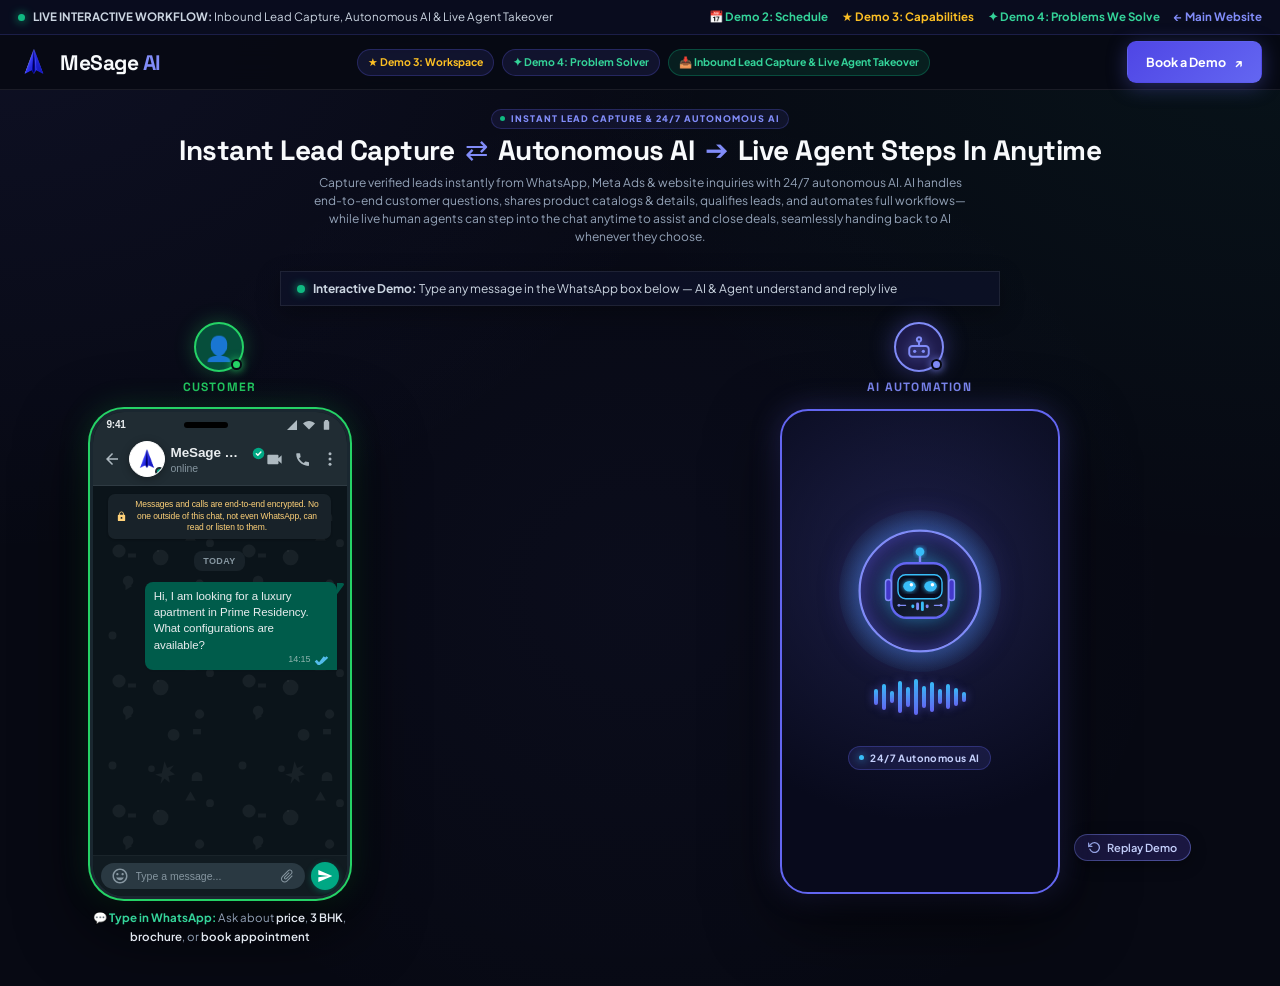
==== demo1.html @ f92be141 "Implement full-span paper plane signals and 2-step human agent flow (price & payment plans) followed" ====
<!doctype html>
<html lang="en">
<head>
  <meta charset="utf-8">
  <meta name="viewport" content="width=device-width, initial-scale=1">
  <meta name="theme-color" content="#070913">
  <meta name="description" content="MeSage AI — Real-time WhatsApp Automation: Autonomous AI Bot & Seamless Live Agent Transfer Anytime.">
  <title>Live Demo — MeSage AI WhatsApp Bot &amp; Live Agent Transfer</title>
  <link rel="preconnect" href="https://fonts.googleapis.com">
  <link rel="preconnect" href="https://fonts.gstatic.com" crossorigin>
  <link href="https://fonts.googleapis.com/css2?family=Plus+Jakarta+Sans:wght@400;500;600;700;800&family=Space+Grotesk:wght@600;700;800&display=swap" rel="stylesheet">
  <link rel="stylesheet" href="demo1.css?v=20261025_02">
</head>
<body>

  <!-- Top Announcement Bar -->
  <aside class="demo-topbar">
    <div class="container topbar-content">
      <div class="topbar-left">
        <span class="live-beacon"></span>
        <span><strong>LIVE INTERACTIVE WORKFLOW:</strong> Inbound Lead Capture, Autonomous AI &amp; Live Agent Takeover</span>
      </div>
      <div class="topbar-right">
        <a href="demo2.html" class="topbar-link">📅 Demo 2: Schedule</a>
        <a href="demo3.html" class="topbar-link" style="color:#fbbf24">★ Demo 3: Capabilities</a>
        <a href="demo4.html" class="topbar-link" style="color:#34d399">✦ Demo 4: Problems We Solve</a>
        <a href="index.html" class="back-link">← Main Website</a>
      </div>
    </div>
  </aside>

  <!-- Navbar -->
  <header class="demo-header">
    <div class="container header-inner">
      <a href="index.html" class="brand">
        <img src="assets/logoimg.png" alt="MeSage AI" class="brand-logo" onerror="this.style.display='none'">
        <span>MeSage<span class="brand-ai"> AI</span></span>
      </a>
      <div class="header-badges">
        <a href="demo3.html" class="hbadge" style="color:#fbbf24;text-decoration:none">★ Demo 3: Workspace</a>
        <a href="demo4.html" class="hbadge" style="color:#34d399;text-decoration:none">✦ Demo 4: Problem Solver</a>
        <span class="hbadge green">📥 Inbound Lead Capture &amp; Live Agent Takeover</span>
      </div>
      <a href="demo2.html" class="btn btn-primary">Book a Demo <span>↗</span></a>
    </div>
  </header>

  <main class="demo-main">

    <!-- Hero Title -->
    <section class="demo-intro container">
      <div class="intro-eyebrow">
        <span class="eyebrow-dot"></span>
        <span>INSTANT LEAD CAPTURE &amp; 24/7 AUTONOMOUS AI</span>
      </div>
      <h1>Instant Lead Capture <span class="flow-arrow-text">⇄</span> Autonomous AI <span class="flow-arrow-text">➔</span> Live Agent Steps In Anytime</h1>
      <p class="intro-sub">
        Capture verified leads instantly from WhatsApp, Meta Ads &amp; website inquiries with 24/7 autonomous AI. AI handles end-to-end customer questions, shares product catalogs &amp; details, qualifies leads, and automates full workflows—while live human agents can step into the chat anytime to assist and close deals, seamlessly handing back to AI whenever they choose.
      </p>
    </section>

    <!-- ===== DYNAMIC WORKFLOW STAGE ===== -->
    <section class="stage-section container">
      <!-- Stage Interactive Controls Bar -->
      <div class="stage-controls-bar">
        <div class="stage-status-indicator">
          <span class="live-dot-pulse"></span>
          <span><strong>Interactive Demo:</strong> Type any message in the WhatsApp box below — AI &amp; Agent understand and reply live</span>
        </div>
      </div>

      <div class="stage-dynamic-container" id="stageDynamicContainer">

        <!-- Full-Span Paper Plane Flight Overlay -->
        <div class="flight-transit-overlay" id="flightTransitOverlay" aria-hidden="true">
          <!-- 1. Green Paper Plane: Customer (WhatsApp) -> AI / Human Agent -->
          <div class="paper-plane plane-green" id="planeGreen">
            <div class="plane-contrail"></div>
            <svg viewBox="0 0 40 24" class="paper-plane-svg">
              <polygon points="38,12 2,2 14,12" class="wing-top" />
              <polygon points="38,12 14,12 2,22" class="wing-bottom" />
              <polygon points="14,12 38,12 24,18" class="wing-keel" />
              <line x1="2" y1="2" x2="38" y2="12" stroke="rgba(255,255,255,0.5)" stroke-width="0.8" />
            </svg>
          </div>
          <!-- 2. Indigo Paper Plane: AI -> Customer (WhatsApp) -->
          <div class="paper-plane plane-indigo" id="planeIndigo">
            <div class="plane-contrail"></div>
            <svg viewBox="0 0 40 24" class="paper-plane-svg">
              <polygon points="38,12 2,2 14,12" class="wing-top" />
              <polygon points="38,12 14,12 2,22" class="wing-bottom" />
              <polygon points="14,12 38,12 24,18" class="wing-keel" />
              <line x1="2" y1="2" x2="38" y2="12" stroke="rgba(255,255,255,0.5)" stroke-width="0.8" />
            </svg>
          </div>
          <!-- 3. White Paper Plane: Live Agent -> Customer (WhatsApp) -->
          <div class="paper-plane plane-white" id="planeWhite">
            <div class="plane-contrail"></div>
            <svg viewBox="0 0 40 24" class="paper-plane-svg">
              <polygon points="38,12 2,2 14,12" class="wing-top" />
              <polygon points="38,12 14,12 2,22" class="wing-bottom" />
              <polygon points="14,12 38,12 24,18" class="wing-keel" />
              <line x1="2" y1="2" x2="38" y2="12" stroke="rgba(0,0,0,0.15)" stroke-width="0.8" />
            </svg>
          </div>
        </div>

        <!-- 1. LEFT: Customer WhatsApp Phone -->
        <div class="col-stage col-phone" id="colPhone">
          <div class="panel-top-header customer-hdr">
            <div class="avatar-face-ring customer-ring">
              <img src="https://images.unsplash.com/photo-1535713875002-d1d0cf377fde?auto=format&fit=crop&w=120&h=120&q=80" alt="Customer" class="real-face-img" onerror="this.style.display='none'">
              <span class="face-fallback">👤</span>
              <span class="live-status-dot green-dot"></span>
            </div>
            <span class="panel-title-text">CUSTOMER</span>
          </div>
          
          <div class="phone-frame" id="phoneFrame">
            <!-- Top Smartphone Status Bar (Time, WiFi, Battery) -->
            <div class="phone-status-bar">
              <span class="status-bar-time">9:41</span>
              <div class="phone-notch-pill"></div>
              <div class="status-bar-icons">
                <!-- Cell Signal SVG -->
                <svg viewBox="0 0 24 24" width="12" height="12" fill="#aebac1"><path d="M2 22h20V2z"/></svg>
                <!-- Wi-Fi SVG -->
                <svg viewBox="0 0 24 24" width="12" height="12" fill="#aebac1"><path d="M12 4C7.31 4 3.07 5.9 0 8.98L12 21 24 8.98C20.93 5.9 16.69 4 12 4z"/></svg>
                <!-- Battery SVG -->
                <svg viewBox="0 0 24 24" width="13" height="13" fill="#aebac1"><path d="M17 5v14c0 .55-.45 1-1 1H8c-.55 0-1-.45-1-1V5c0-.55.45-1 1-1h1V2h6v2h1c.55 0 1 .45 1 1z"/></svg>
              </div>
            </div>

            <!-- WhatsApp Header (Authentic Dark Mode #1f2c34 with SVG Icons) -->
            <div class="wa-header">
              <div class="wa-header-left">
                <!-- Back Arrow SVG -->
                <div class="wa-back-btn" title="Back">
                  <svg viewBox="0 0 24 24" width="18" height="18" fill="#aebac1"><path d="M20 11H7.83l5.59-5.59L12 4l-8 8 8 8 1.41-1.41L7.83 13H20v-2z"/></svg>
                </div>
                <div class="wa-avatar-box">
                  <img src="assets/plane-logo.png" alt="MeSage Concierge" class="wa-avatar-pic">
                  <span class="online-dot"></span>
                </div>
                <div class="wa-header-meta">
                  <div class="wa-name-row">
                    <strong>MeSage Concierge</strong>
                    <!-- WhatsApp Official Verified Green Badge SVG -->
                    <svg viewBox="0 0 18 18" width="13" height="13" class="wa-verified-svg" title="Verified Business"><circle cx="9" cy="9" r="8" fill="#00a884"/><path d="M6 9.2l2.1 2.1 4.2-4.5" fill="none" stroke="#fff" stroke-width="2" stroke-linecap="round" stroke-linejoin="round"/></svg>
                  </div>
                  <small id="waStatusText">online</small>
                </div>
              </div>
              <div class="wa-header-icons">
                <!-- Video Call SVG -->
                <button type="button" class="wa-icon-btn" title="Video Call">
                  <svg viewBox="0 0 24 24" width="19" height="19" fill="#aebac1"><path d="M17 10.5V7c0-.55-.45-1-1-1H4c-.55 0-1 .45-1 1v10c0 .55.45 1 1 1h12c.55 0 1-.45 1-1v-3.5l4 4v-11l-4 4z"/></svg>
                </button>
                <!-- Voice Call SVG -->
                <button type="button" class="wa-icon-btn" title="Voice Call">
                  <svg viewBox="0 0 24 24" width="17" height="17" fill="#aebac1"><path d="M20.01 15.38c-1.23 0-2.42-.2-3.53-.56a.977.977 0 0 0-1.01.24l-1.57 1.97c-2.83-1.35-5.43-3.9-6.8-6.8l1.97-1.57c.28-.28.37-.69.25-1.02A11.36 11.36 0 0 1 8.76 4c0-.55-.45-1-1-1H4.16c-.55 0-1 .45-1 1 0 9.39 7.61 17 17 17 .55 0 1-.45 1-1v-3.62c0-.55-.45-1-.99-1z"/></svg>
                </button>
                <!-- Kebab Menu SVG -->
                <button type="button" class="wa-icon-btn" title="More Options">
                  <svg viewBox="0 0 24 24" width="18" height="18" fill="#aebac1"><circle cx="12" cy="5" r="2"/><circle cx="12" cy="12" r="2"/><circle cx="12" cy="19" r="2"/></svg>
                </button>
              </div>
            </div>

            <!-- Chat Canvas (WhatsApp Authentic Doodle Wallpaper, Zero Scrollbar) -->
            <div class="wa-chat-canvas" id="waChatCanvas">
              <!-- Encryption Shield Notice with Lock SVG -->
              <div class="wa-security-note">
                <svg viewBox="0 0 24 24" width="11" height="11" fill="#ffd279" class="wa-lock-svg"><path d="M18 8h-1V6c0-2.76-2.24-5-5-5S7 3.24 7 6v2H6c-1.1 0-2 .9-2 2v10c0 1.1.9 2 2 2h12c1.1 0 2-.9 2-2V10c0-1.1-.9-2-2-2zm-6 9c-1.1 0-2-.9-2-2s.9-2 2-2 2 .9 2 2-.9 2-2 2zm3.1-9H8.9V6c0-1.71 1.39-3.1 3.1-3.1 1.71 0 3.1 1.39 3.1 3.1v2z"/></svg>
                Messages and calls are end-to-end encrypted. No one outside of this chat, not even WhatsApp, can read or listen to them.
              </div>

              <!-- Today Pill -->
              <div class="wa-date-pill">TODAY</div>

              <!-- Message Stream -->
              <div id="waChatStream"></div>

              <!-- Typing Indicator -->
              <div class="wa-typing-box" id="waTypingBox" style="display:none">
                <div class="typing-bubble">
                  <span id="typingSender">MeSage AI</span> is typing
                  <i></i><i></i><i></i>
                </div>
              </div>
            </div>

            <!-- Real Interactive WhatsApp Input Bar (Type Anything, Press Enter / Send) -->
            <form id="waChatForm" class="wa-footer-bar" onsubmit="event.preventDefault(); window.handleUserSubmit();">
              <div class="wa-input-pill-wrap">
                <!-- Emoji Smiley SVG -->
                <button type="button" class="wa-input-icon-btn" title="Emoji">
                  <svg viewBox="0 0 24 24" width="18" height="18" fill="#8696a0"><path d="M12 2C6.47 2 2 6.48 2 12s4.47 10 10 10 10-4.48 10-10S17.53 2 12 2zm0 18c-4.41 0-8-3.59-8-8s3.59-8 8-8 8 3.59 8 8-3.59 8-8 8zm-3.5-9c.83 0 1.5-.67 1.5-1.5S9.33 8 8.5 8 7 8.67 7 9.5 7.67 11 8.5 11zm7 0c.83 0 1.5-.67 1.5-1.5S16.33 8 15.5 8 14 8.67 14 9.5s.67 1.5 1.5 1.5zm-3.5 6.5c2.33 0 4.31-1.46 5.11-3.5H6.89c.8 2.04 2.78 3.5 5.11 3.5z"/></svg>
                </button>
                <input type="text" id="waUserInput" class="wa-real-input" placeholder="Type a message..." autocomplete="off">
                <!-- Paperclip Attachment SVG -->
                <button type="button" class="wa-input-icon-btn wa-clip-btn" title="Attach">
                  <svg viewBox="0 0 24 24" width="16" height="16" fill="#8696a0"><path d="M16.5 6v11.5c0 2.21-1.79 4-4 4s-4-1.79-4-4V5c0-1.38 1.12-2.5 2.5-2.5s2.5 1.12 2.5 2.5v10.5c0 .55-.45 1-1 1s-1-.45-1-1V6H10v9.5c0 1.38 1.12 2.5 2.5 2.5s2.5-1.12 2.5-2.5V5c0-2.21-1.79-4-4-4S7 2.79 7 5v12.5c0 3.04 2.46 5.5 5.5 5.5s5.5-2.46 5.5-5.5V6h-1.5z"/></svg>
                </button>
              </div>
              <!-- Send Button -->
              <button type="submit" class="wa-send-btn" id="waSendBtn" title="Send message">
                <svg viewBox="0 0 24 24" width="16" height="16" fill="#ffffff" id="waSendSvg"><path d="M2.01 21L23 12 2.01 3 2 10l15 2-15 2z"/></svg>
              </button>
            </form>
          </div>
          <!-- Type hint under phone -->
          <div class="phone-type-hint">
            💬 <span>Type in WhatsApp:</span> Ask about <em>price</em>, <em>3 BHK</em>, <em>brochure</em>, or <em>book appointment</em>
          </div>
        </div>

        <!-- CONNECTOR 1: Distance spacing between Customer and Agent -->
        <div class="col-stage col-connector-1" id="colConn1"></div>

        <!-- 2. IN-BETWEEN: Human Agent Space (Distance Kept Blank Until Agent Enters!) -->
        <div class="col-stage col-agent-inbetween" id="colAgentInbetween">
          <div class="panel-top-header agent-hdr" id="agentTopHeader">
            <div class="avatar-face-ring agent-ring">
              <img src="https://images.unsplash.com/photo-1573496359142-b8d87734a5a2?auto=format&fit=crop&w=120&h=120&q=80" alt="Live Agent" class="real-face-img" onerror="this.style.display='none'">
              <span class="face-fallback">🧑‍💼</span>
              <span class="live-status-dot pink-dot"></span>
            </div>
            <span class="panel-title-text" id="agentPanelTitle">LIVE AGENT</span>
          </div>

          <div class="agent-inbox-card" id="agentInboxCard">
            <!-- 1. Top Bar: Prospect Profile & CRM Utilities -->
            <div class="crm-top-bar">
              <div class="crm-user-profile">
                <div class="crm-avatar-circle" id="crmUserAvatar">
                  <span>A</span>
                </div>
                <div class="crm-user-meta">
                  <div class="crm-name-row">
                    <strong id="crmUserName">Alex Turner</strong>
                    <span class="crm-active-badge">active</span>
                    <span class="crm-lead-badge" style="display:inline-flex;align-items:center;gap:3px;font-size:9.5px;font-weight:700;padding:1px 6px;border-radius:4px;background:rgba(16,185,129,0.18);color:#34d399;border:1px solid rgba(16,185,129,0.3);margin-left:6px">⚡ Lead Captured</span>
                  </div>
                  <small class="crm-phone-text" id="crmUserPhone">+91 91789 051XX</small>
                </div>
              </div>
              <div class="crm-top-icons">
                <button type="button" class="crm-icon-btn" title="Download">
                  <svg viewBox="0 0 24 24" width="12" height="12" fill="none" stroke="currentColor" stroke-width="2"><path d="M21 15v4a2 2 0 0 1-2 2H5a2 2 0 0 1-2-2v-4"/><polyline points="7 10 12 15 17 10"/><line x1="12" y1="15" x2="12" y2="3"/></svg>
                </button>
                <button type="button" class="crm-icon-btn" title="Theme">
                  <svg viewBox="0 0 24 24" width="12" height="12" fill="none" stroke="currentColor" stroke-width="2"><circle cx="12" cy="12" r="5"/><line x1="12" y1="1" x2="12" y2="3"/><line x1="12" y1="21" x2="12" y2="23"/><line x1="4.22" y1="4.22" x2="5.64" y2="5.64"/><line x1="18.36" y1="18.36" x2="19.78" y2="19.78"/><line x1="1" y1="12" x2="3" y2="12"/><line x1="21" y1="12" x2="23" y2="12"/><line x1="4.22" y1="19.78" x2="5.64" y2="18.36"/><line x1="18.36" y1="5.64" x2="19.78" y2="4.22"/></svg>
                </button>
                <button type="button" class="crm-icon-btn" title="Language">
                  <svg viewBox="0 0 24 24" width="12" height="12" fill="none" stroke="currentColor" stroke-width="2"><circle cx="12" cy="12" r="10"/><line x1="2" y1="12" x2="22" y2="12"/><path d="M12 2a15.3 15.3 0 0 1 4 10 15.3 15.3 0 0 1-4 10 15.3 15.3 0 0 1-4-10 15.3 15.3 0 0 1 4-10z"/></svg>
                </button>
                <button type="button" class="crm-icon-btn" title="Company">
                  <svg viewBox="0 0 24 24" width="12" height="12" fill="none" stroke="currentColor" stroke-width="2"><rect x="4" y="2" width="16" height="20" rx="2" ry="2"/><line x1="9" y1="22" x2="9" y2="22.01"/><line x1="15" y1="22" x2="15" y2="22.01"/><line x1="9" y1="6" x2="9" y2="6.01"/><line x1="15" y1="6" x2="15" y2="6.01"/></svg>
                </button>
                <button type="button" class="crm-icon-btn" title="Notifications">
                  <svg viewBox="0 0 24 24" width="12" height="12" fill="none" stroke="currentColor" stroke-width="2"><path d="M18 8A6 6 0 0 0 6 8c0 7-3 9-3 9h18s-3-2-3-9"/><path d="M13.73 21a2 2 0 0 1-3.46 0"/></svg>
                </button>
                <div class="crm-agent-badge-circle" title="Sarah Mitchell (Sales Closer)">
                  <span>S</span>
                </div>
              </div>
            </div>

            <!-- 2. Row 2: Action Icons Bar -->
            <div class="crm-action-icons-bar">
              <div class="crm-action-group-left">
                <button type="button" class="crm-mini-icon-btn" title="Bot Flow">
                  <svg viewBox="0 0 24 24" width="10" height="10" fill="none" stroke="currentColor" stroke-width="2"><circle cx="18" cy="18" r="3"/><circle cx="6" cy="6" r="3"/><circle cx="6" cy="18" r="3"/><path d="M6 9v6"/><path d="M18 15v-3a3 3 0 0 0-3-3H6"/></svg>
                </button>
                <button type="button" class="crm-mini-icon-btn" title="Tags">
                  <svg viewBox="0 0 24 24" width="10" height="10" fill="none" stroke="currentColor" stroke-width="2"><path d="M20.59 13.41l-7.17 7.17a2 2 0 0 1-2.83 0L2 12V2h10l8.59 8.59a2 2 0 0 1 0 2.82z"/><line x1="7" y1="7" x2="7.01" y2="7"/></svg>
                </button>
                <button type="button" class="crm-mini-icon-btn" title="Deals / Pricing">
                  <span class="crm-currency-symbol">₹</span>
                </button>
                <button type="button" class="crm-mini-icon-btn" title="Schedule Appointment">
                  <svg viewBox="0 0 24 24" width="10" height="10" fill="none" stroke="currentColor" stroke-width="2"><rect x="3" y="4" width="18" height="18" rx="2" ry="2"/><line x1="16" y1="2" x2="16" y2="6"/><line x1="8" y1="2" x2="8" y2="6"/><line x1="3" y1="10" x2="21" y2="10"/></svg>
                </button>
                <button type="button" class="crm-mini-icon-btn" title="Customer Notes">
                  <svg viewBox="0 0 24 24" width="10" height="10" fill="none" stroke="currentColor" stroke-width="2"><path d="M14 2H6a2 2 0 0 0-2 2v16a2 2 0 0 0 2 2h12a2 2 0 0 0 2-2V8z"/><polyline points="14 2 14 8 20 8"/></svg>
                </button>
                <button type="button" class="crm-mini-icon-btn" title="Search History">
                  <svg viewBox="0 0 24 24" width="10" height="10" fill="none" stroke="currentColor" stroke-width="2"><circle cx="11" cy="11" r="8"/><line x1="21" y1="21" x2="16.65" y2="16.65"/></svg>
                </button>
                <button type="button" class="crm-mini-icon-btn" title="Export">
                  <svg viewBox="0 0 24 24" width="10" height="10" fill="none" stroke="currentColor" stroke-width="2"><path d="M21 15v4a2 2 0 0 1-2 2H5a2 2 0 0 1-2-2v-4"/><polyline points="7 10 12 15 17 10"/><line x1="12" y1="15" x2="12" y2="3"/></svg>
                </button>
              </div>
              <div class="crm-action-divider"></div>
              <div class="crm-action-group-right">
                <button type="button" class="crm-phone-call-btn active-call" title="Click to Call (VoIP)">
                  <svg viewBox="0 0 24 24" width="11" height="11" fill="currentColor"><path d="M20.01 15.38c-1.23 0-2.42-.2-3.53-.56a.977.977 0 0 0-1.01.24l-1.57 1.97c-2.83-1.35-5.43-3.9-6.8-6.8l1.97-1.57c.28-.28.37-.69.25-1.02A11.36 11.36 0 0 1 8.76 4c0-.55-.45-1-1-1H4.16c-.55 0-1 .45-1 1 0 9.39 7.61 17 17 17 .55 0 1-.45 1-1v-3.62c0-.55-.45-1-.99-1z"/></svg>
                </button>
                <button type="button" class="crm-phone-call-btn muted-call" title="Secondary Line">
                  <svg viewBox="0 0 24 24" width="11" height="11" fill="currentColor"><path d="M20.01 15.38c-1.23 0-2.42-.2-3.53-.56a.977.977 0 0 0-1.01.24l-1.57 1.97c-2.83-1.35-5.43-3.9-6.8-6.8l1.97-1.57c.28-.28.37-.69.25-1.02A11.36 11.36 0 0 1 8.76 4c0-.55-.45-1-1-1H4.16c-.55 0-1 .45-1 1 0 9.39 7.61 17 17 17 .55 0 1-.45 1-1v-3.62c0-.55-.45-1-.99-1z"/></svg>
                </button>
              </div>
            </div>

            <!-- 3. Row 3: AI Engine Toggles (Indigo Theme) -->
            <div class="crm-ai-toggles-bar">
              <div class="crm-toggle-pill off">
                <span class="pill-dot gray-dot"></span>
                <span>🤖 Chat AI</span>
                <strong>OFF</strong>
              </div>
              <div class="crm-toggle-pill on-indigo">
                <span class="pill-dot indigo-dot"></span>
                <span>🔀 Bot Flow</span>
                <strong>ON</strong>
              </div>
              <div class="crm-toggle-pill off">
                <span class="pill-dot gray-dot"></span>
                <span>📞 Call AI</span>
                <strong>OFF</strong>
              </div>
            </div>

            <!-- 4. Row 4: Action Tools & Indigo Resolve Button -->
            <div class="crm-action-tools-bar">
              <div class="crm-tools-scroll">
                <button type="button" class="crm-tool-chip">▤ Template</button>
                <button type="button" class="crm-tool-chip">💬 Preset</button>
                <button type="button" class="crm-tool-chip">👤+ Assign</button>
                <button type="button" class="crm-tool-chip">🧾 Invoice</button>
                <button type="button" class="crm-tool-chip">✨ Summary</button>
              </div>
              <button type="button" class="crm-resolve-btn" id="crmResolveBtn">Resolve</button>
            </div>

            <!-- 5. Row 5: Live Dotted Grid Chat Stream (Synced with WhatsApp!) -->
            <div class="crm-chat-canvas" id="crmChatCanvas">
              <div class="crm-chat-stream" id="crmChatStream">
                <!-- Real-time synced messages populated dynamically by demo1.js -->
              </div>
            </div>

            <!-- 6. Row 6: CRM Composer & Quick Replies -->
            <div class="crm-footer-composer">
              <div class="crm-input-box">
                <span class="crm-input-placeholder">Type a message... ( / for quick replies )</span>
              </div>
              <div class="crm-composer-toolbar">
                <div class="crm-composer-icons-left">
                  <button type="button" class="crm-comp-icon" title="Attachment">📎</button>
                  <button type="button" class="crm-comp-icon" title="AI Polish">✨</button>
                  <button type="button" class="crm-comp-icon" title="Emoji">😊</button>
                  <button type="button" class="crm-comp-icon" title="Stickers / Snippets">📄</button>
                  <button type="button" class="crm-comp-icon" title="Calendar">📅</button>
                  <button type="button" class="crm-comp-icon" title="Voice">🎤</button>
                </div>
                <button type="button" class="crm-help-fab" title="Help &amp; Support">?</button>
              </div>
            </div>
          </div>
        </div>

        <!-- CONNECTOR 2: Distance spacing between Agent and AI Robot -->
        <div class="col-stage col-connector-2" id="colConn2"></div>

        <!-- 3. RIGHT: Autonomous AI Robot Face & Soundwave Equalizer (No bubbles, authentic robot face!) -->
        <div class="col-stage col-ai-bot" id="colAiBot">
          <div class="panel-top-header ai-hdr">
            <div class="avatar-face-ring ai-ring">
              <svg viewBox="0 0 24 24" width="26" height="26" fill="none" stroke="#818cf8" stroke-width="1.8" stroke-linecap="round" stroke-linejoin="round" class="header-robot-icon">
                <rect x="3" y="11" width="18" height="10" rx="3"></rect>
                <circle cx="12" cy="5" r="2"></circle>
                <path d="M12 7v4"></path>
                <line x1="8" y1="16" x2="8.01" y2="16" stroke-width="3"></line>
                <line x1="16" y1="16" x2="16.01" y2="16" stroke-width="3"></line>
              </svg>
              <span class="live-status-dot indigo-dot"></span>
            </div>
            <span class="panel-title-text">AI AUTOMATION</span>
          </div>
          
          <div class="robot-face-stage" id="robotFaceStage">
            <!-- Glowing Futuristic AI Robot Face Showcase -->
            <div class="robot-face-stage-core" id="robotFaceCore">
              <div class="robot-halo-glow"></div>
              <div class="robot-face-orb">
                <svg viewBox="0 0 100 100" class="ai-robot-face-svg" width="84" height="84">
                  <defs>
                    <filter id="robotGlow" x="-20%" y="-20%" width="140%" height="140%">
                      <feGaussianBlur stdDeviation="3" result="blur" />
                      <feComposite in="SourceGraphic" in2="blur" operator="over" />
                    </filter>
                    <linearGradient id="robotMetalGrad" x1="0%" y1="0%" x2="100%" y2="100%">
                      <stop offset="0%" stop-color="#1e1b4b" />
                      <stop offset="50%" stop-color="#0f172a" />
                      <stop offset="100%" stop-color="#1e293b" />
                    </linearGradient>
                  </defs>

                  <!-- Top Antenna & Pulsing Node -->
                  <line x1="50" y1="21" x2="50" y2="11" stroke="#818cf8" stroke-width="2.5" stroke-linecap="round" />
                  <circle cx="50" cy="9" r="4.5" fill="#38bdf8" filter="url(#robotGlow)" class="antenna-node" />

                  <!-- Robot Head Chassis / Shell -->
                  <rect x="20" y="21" width="60" height="57" rx="16" fill="url(#robotMetalGrad)" stroke="#6366f1" stroke-width="2.5" />

                  <!-- Side Audio Ears / Hardware Sensors -->
                  <rect x="14" y="38" width="6" height="22" rx="3" fill="#4338ca" stroke="#818cf8" stroke-width="1.5" />
                  <rect x="80" y="38" width="6" height="22" rx="3" fill="#4338ca" stroke="#818cf8" stroke-width="1.5" />

                  <!-- Visor Screen -->
                  <rect x="27" y="33" width="46" height="25" rx="8" fill="#080c1e" stroke="#38bdf8" stroke-width="1.5" />

                  <!-- Expressive Glowing Cyan Eyes -->
                  <g class="robot-eyes-group">
                    <ellipse cx="39" cy="45" rx="6.5" ry="5.5" fill="#38bdf8" filter="url(#robotGlow)" class="robot-eye" />
                    <circle cx="41" cy="43.5" r="1.8" fill="#ffffff" />
                    <ellipse cx="61" cy="45" rx="6.5" ry="5.5" fill="#38bdf8" filter="url(#robotGlow)" class="robot-eye" />
                    <circle cx="63" cy="43.5" r="1.8" fill="#ffffff" />
                  </g>

                  <!-- Cheek Tech Circuit Lines -->
                  <circle cx="28" cy="65" r="1.5" fill="#818cf8" />
                  <line x1="28" y1="65" x2="35" y2="65" stroke="#818cf8" stroke-width="1.2" stroke-linecap="round" />
                  <circle cx="72" cy="65" r="1.5" fill="#818cf8" />
                  <line x1="65" y1="65" x2="72" y2="65" stroke="#818cf8" stroke-width="1.2" stroke-linecap="round" />

                  <!-- Glowing Voice Synthesizer / Mouth Equalizer -->
                  <g class="robot-mouth-bars">
                    <rect x="41" y="64" width="3" height="4" rx="1.5" fill="#38bdf8" class="mouth-bar mb1" />
                    <rect x="46" y="62" width="3" height="8" rx="1.5" fill="#818cf8" class="mouth-bar mb2" />
                    <rect x="51" y="61" width="3" height="10" rx="1.5" fill="#38bdf8" class="mouth-bar mb3" />
                    <rect x="56" y="64" width="3" height="4" rx="1.5" fill="#818cf8" class="mouth-bar mb4" />
                  </g>
                </svg>
              </div>
            </div>

            <!-- Soundwave Equalizer Frequencies (KEPT!) -->
            <div class="freq-soundwave-wrap" id="aiWaveform">
              <span class="freq-bar b1"></span>
              <span class="freq-bar b2"></span>
              <span class="freq-bar b3"></span>
              <span class="freq-bar b4"></span>
              <span class="freq-bar b5"></span>
              <span class="freq-bar b6"></span>
              <span class="freq-bar b7"></span>
              <span class="freq-bar b8"></span>
              <span class="freq-bar b9"></span>
              <span class="freq-bar b10"></span>
              <span class="freq-bar b11"></span>
              <span class="freq-bar b12"></span>
            </div>

            <!-- Status Tag -->
            <div class="robot-engine-badge">
              <span class="engine-pulse-dot"></span>
              <span>24/7 Autonomous AI</span>
            </div>
          </div>
        </div>

        <!-- 4. RIGHT BOTTOM: Small Replay Button after Automation Panel -->
        <div class="col-stage col-replay-side" id="colReplaySide">
          <button type="button" class="btn-replay-small" onclick="restartSimulation()" title="Replay Demo Flow">
            <svg viewBox="0 0 24 24" width="13" height="13" fill="none" stroke="currentColor" stroke-width="2.5" stroke-linecap="round" stroke-linejoin="round">
              <polyline points="1 4 1 10 7 10"></polyline>
              <path d="M3.51 15a9 9 0 1 0 2.13-9.36L1 10"></path>
            </svg>
            <span>Replay Demo</span>
          </button>
        </div>

      </div>
    </section>

  </main>

  <script src="demo1.js?v=20261025_02"></script>
</body>
</html>
---- demo1.css ----
:root {
  --bg: #070913;
  --bg-card: #0d1024;
  --bg-surface: #121633;
  --text-main: #f8fafc;
  --text-muted: #94a3b8;
  --text-dim: #64748b;
  --indigo: #6366f1;
  --indigo-light: #818cf8;
  --green: #10b981;
  --green-light: #34d399;
  --wa-green: #25d366;
  --wa-header-green: #008069;
  --border: rgba(99, 102, 241, 0.2);
  --border-subtle: rgba(255, 255, 255, 0.08);
}

* { box-sizing: border-box; }
html { scroll-behavior: smooth; }

body {
  margin: 0;
  background-color: var(--bg);
  color: var(--text-main);
  font-family: "Plus Jakarta Sans", sans-serif;
  line-height: 1.6;
  overflow-x: hidden;
  background-image: 
    radial-gradient(at 0% 0%, rgba(99, 102, 241, 0.08) 0px, transparent 40%),
    radial-gradient(at 100% 0%, rgba(16, 185, 129, 0.06) 0px, transparent 40%),
    radial-gradient(at 50% 60%, rgba(99, 102, 241, 0.04) 0px, transparent 60%);
}

a { color: inherit; text-decoration: none; }
.container { width: min(1320px, calc(100% - 36px)); margin: auto; }

/* TOPBAR */
.demo-topbar {
  background: #090c1e;
  border-bottom: 1px solid var(--border);
  padding: 8px 0;
  font-size: 11.5px;
}
.topbar-content {
  display: flex;
  justify-content: space-between;
  align-items: center;
  flex-wrap: wrap;
  gap: 10px;
}
.topbar-left { display: flex; align-items: center; gap: 8px; color: #cbd5e1; }
.topbar-right { display: flex; align-items: center; gap: 14px; }
.topbar-link { color: var(--green-light); font-weight: 700; transition: color 0.2s; }
.topbar-link:hover { color: #ffffff; }
.live-beacon {
  width: 7px;
  height: 7px;
  border-radius: 50%;
  background: var(--green);
  box-shadow: 0 0 10px var(--green);
  animation: beaconPulse 2s infinite;
}
@keyframes beaconPulse {
  0%, 100% { box-shadow: 0 0 4px var(--green); }
  50% { box-shadow: 0 0 16px var(--green); }
}
.back-link {
  color: var(--indigo-light);
  font-weight: 700;
  transition: color 0.2s;
}
.back-link:hover { color: var(--green-light); }

/* HEADER */
.demo-header {
  position: sticky;
  top: 0;
  z-index: 50;
  background: rgba(7, 9, 19, 0.9);
  backdrop-filter: blur(20px);
  border-bottom: 1px solid var(--border-subtle);
}
.header-inner {
  height: 54px;
  display: flex;
  align-items: center;
  justify-content: space-between;
}
.brand {
  display: flex;
  align-items: center;
  gap: 10px;
  font-family: "Space Grotesk", sans-serif;
  font-size: 21px;
  font-weight: 800;
  letter-spacing: -0.5px;
}
.brand-logo { width: 32px; height: 32px; object-fit: contain; }
.brand-ai { color: var(--indigo-light); }
.header-badges { display: flex; gap: 8px; }
.hbadge {
  font-size: 10.5px;
  font-weight: 700;
  padding: 4px 10px;
  border-radius: 20px;
  background: rgba(99, 102, 241, 0.12);
  color: var(--indigo-light);
  border: 1px solid rgba(99, 102, 241, 0.25);
}
.hbadge.green {
  background: rgba(16, 185, 129, 0.12);
  color: var(--green-light);
  border-color: rgba(16, 185, 129, 0.3);
}

/* BUTTONS */
.btn {
  display: inline-flex;
  align-items: center;
  justify-content: center;
  gap: 8px;
  padding: 10px 18px;
  border-radius: 9px;
  font-size: 12.5px;
  font-weight: 700;
  cursor: pointer;
  transition: all 0.25s;
  border: 1px solid transparent;
}
.btn:hover { transform: translateY(-2px); }
.btn-primary {
  background: linear-gradient(135deg, #4f46e5, var(--indigo));
  color: white;
  box-shadow: 0 4px 20px rgba(99, 102, 241, 0.35);
}
.btn-primary:hover { box-shadow: 0 8px 30px rgba(99, 102, 241, 0.5); }

/* INTRO */
.demo-intro { padding: 12px 0 10px; text-align: center; }
.intro-eyebrow {
  display: inline-flex;
  align-items: center;
  gap: 6px;
  font-size: 9px;
  font-weight: 800;
  letter-spacing: 1px;
  color: var(--indigo-light);
  background: rgba(99, 102, 241, 0.1);
  border: 1px solid rgba(99, 102, 241, 0.25);
  padding: 2px 8px;
  border-radius: 20px;
  margin-bottom: 4px;
}
.eyebrow-dot { width: 5px; height: 5px; border-radius: 50%; background: var(--green); }
h1, h2, h3, p { margin-top: 0; }
.demo-intro h1 {
  font-family: "Space Grotesk", sans-serif;
  font-size: clamp(20px, 2.4vw, 28px);
  font-weight: 800;
  letter-spacing: -0.5px;
  line-height: 1.25;
  margin-bottom: 6px;
}
.flow-arrow-text { color: var(--indigo-light); font-weight: 400; padding: 0 4px; }
.intro-sub {
  font-size: 12px;
  color: var(--text-muted);
  max-width: 660px;
  margin: 0 auto;
  line-height: 1.5;
}

/* ===== DYNAMIC WORKFLOW STAGE ===== */
.stage-section { padding: 15px 0 40px; }

.stage-dynamic-container {
  position: relative;
  display: flex;
  align-items: flex-start;
  justify-content: center;
  gap: 0;
  width: 100%;
  margin: 0 auto;
  transition: all 0.65s cubic-bezier(0.16, 1, 0.3, 1);
}

.col-stage {
  display: flex;
  flex-direction: column;
  align-items: center;
}

/* Big Photorealistic AI Face Ring Badges (Requirement 7) */
.panel-top-header {
  display: flex;
  flex-direction: column;
  align-items: center;
  gap: 6px;
  margin-bottom: 12px;
  transition: all 0.3s;
}
.avatar-face-ring {
  width: 50px;
  height: 50px;
  border-radius: 50%;
  position: relative;
  display: grid;
  place-items: center;
  box-shadow: 0 4px 20px rgba(0, 0, 0, 0.4);
  transition: all 0.3s;
}
.avatar-face-ring.customer-ring {
  border: 2px solid #25d366;
  box-shadow: 0 0 20px rgba(37, 211, 102, 0.3);
  background: #064e3b;
}
.avatar-face-ring.agent-ring {
  border: 2px solid #ffffff;
  box-shadow: 0 0 25px rgba(255, 255, 255, 0.45);
  background: #ffffff;
}
.avatar-face-ring.ai-ring {
  border: 2px solid #818cf8;
  box-shadow: 0 0 25px rgba(99, 102, 241, 0.4);
  background: #1e1b4b;
}

.real-face-img {
  width: 100%;
  height: 100%;
  border-radius: 50%;
  object-fit: cover;
  display: block;
}
.ai-logo-face {
  object-fit: contain;
  padding: 6px;
  background: #0f172a;
}
.face-fallback {
  font-size: 24px;
  display: none;
}
.avatar-face-ring img[style*="display: none"] + .face-fallback {
  display: block;
}

.live-status-dot {
  position: absolute;
  bottom: 0;
  right: 0;
  width: 11px;
  height: 11px;
  border-radius: 50%;
  border: 2px solid #070913;
}
.live-status-dot.green-dot { background: #25d366; box-shadow: 0 0 8px #25d366; }
.live-status-dot.pink-dot { background: #ec4899; box-shadow: 0 0 8px #ec4899; }
.live-status-dot.indigo-dot { background: #818cf8; box-shadow: 0 0 8px #818cf8; }

.panel-title-text {
  font-family: "Space Grotesk", sans-serif;
  font-size: 12px;
  font-weight: 800;
  letter-spacing: 1.2px;
  text-transform: uppercase;
}
.customer-hdr .panel-title-text { color: #25d366; }
.agent-hdr .panel-title-text { color: #ffffff; text-shadow: 0 0 12px rgba(255, 255, 255, 0.4); }
.ai-hdr .panel-title-text { color: #818cf8; }

/* 1. LEFT: Phone Container (REAL COMPACT SMARTPHONE PROPORTIONS & AUTHENTIC WHATSAPP UI) */
.col-phone {
  flex-shrink: 0;
  width: 260px;
}

.phone-frame {
  width: 260px;
  height: 490px;
  box-sizing: border-box;
  background: #0b141a;
  border-radius: 34px;
  border: 3.5px solid #1a2730;
  box-shadow: 0 0 0 2px #25d366, 0 25px 70px rgba(0, 0, 0, 0.85), 0 0 30px rgba(37, 211, 102, 0.25);
  overflow: hidden;
  display: flex;
  flex-direction: column;
  font-family: -apple-system, BlinkMacSystemFont, "Segoe UI", Roboto, Helvetica, Arial, sans-serif;
  letter-spacing: -0.1px;
}

/* Smartphone Top Status Bar */
.phone-status-bar {
  height: 22px;
  background: #202c33;
  padding: 4px 14px 0;
  display: flex;
  justify-content: space-between;
  align-items: center;
  font-size: 10px;
  color: #aebac1;
  font-weight: 600;
  letter-spacing: -0.2px;
}
.status-bar-time {
  font-size: 10px;
  font-weight: 700;
  color: #e9edef;
}
.phone-notch-pill {
  width: 44px;
  height: 6px;
  background: #000000;
  border-radius: 6px;
}
.status-bar-icons {
  display: flex;
  align-items: center;
  gap: 5px;
}

/* Authentic WhatsApp Dark Mode Header (#202c33) */
.wa-header {
  background: #202c33;
  padding: 7px 8px 8px;
  display: flex;
  align-items: center;
  justify-content: space-between;
  color: white;
  border-bottom: 1px solid rgba(134, 150, 160, 0.15);
}
.wa-header-left {
  display: flex;
  align-items: center;
  gap: 6px;
  min-width: 0;
  flex: 1;
}
.wa-back-btn {
  display: flex;
  align-items: center;
  cursor: pointer;
  padding: 2px;
  border-radius: 50%;
  transition: background 0.15s;
}
.wa-back-btn:hover {
  background: rgba(255, 255, 255, 0.08);
}
/* Customer WhatsApp Avatar with Clean White BG */
.wa-avatar-box {
  width: 36px;
  height: 36px;
  border-radius: 50%;
  background: #ffffff; /* CLEAN PURE WHITE BG FOR LOGO */
  border: 1.5px solid #ffffff;
  position: relative;
  overflow: hidden;
  display: flex;
  align-items: center;
  justify-content: center;
  flex-shrink: 0;
  box-shadow: 0 2px 8px rgba(0, 0, 0, 0.3);
}
.wa-avatar-pic {
  width: 24px;
  height: 24px;
  object-fit: contain;
  display: block;
}
.wa-avatar-fallback {
  color: white;
  font-weight: 700;
  font-size: 13px;
}
.online-dot {
  position: absolute;
  bottom: 0;
  right: 0;
  width: 9px;
  height: 9px;
  border-radius: 50%;
  background: #00a884;
  border: 2px solid #202c33;
}
.wa-header-meta {
  flex: 1;
  min-width: 0;
  display: flex;
  flex-direction: column;
  justify-content: center;
}
.wa-header-meta strong {
  font-size: 13.5px;
  display: block;
  line-height: 1.25;
  color: #e9edef;
  font-weight: 600;
  white-space: nowrap;
  overflow: hidden;
  text-overflow: ellipsis;
  max-width: 155px;
}
.wa-name-row {
  display: flex;
  align-items: center;
  gap: 4px;
}
.wa-verified-svg {
  flex-shrink: 0;
}
.wa-header-meta small {
  font-size: 10.5px;
  color: #8696a0;
  display: block;
  white-space: nowrap;
  overflow: hidden;
  text-overflow: ellipsis;
  max-width: 155px;
  line-height: 1.2;
}
.wa-header-icons {
  display: flex;
  align-items: center;
  gap: 10px;
  flex-shrink: 0;
}
.wa-icon-btn {
  background: none;
  border: none;
  padding: 0;
  margin: 0;
  cursor: pointer;
  display: flex;
  align-items: center;
  justify-content: center;
  color: #aebac1;
  transition: transform 0.15s, color 0.15s;
}
.wa-icon-btn:hover {
  transform: scale(1.1);
  color: #e9edef;
}

/* AUTHENTIC WHATSAPP WALLPAPER (NO SCROLLBAR) */
.wa-chat-canvas {
  flex: 1;
  min-height: 0; /* allows shrinking so footer is always visible */
  background-color: #0b141a;
  background-image: 
    radial-gradient(rgba(255, 255, 255, 0.04) 1px, transparent 1px),
    url("data:image/svg+xml,%3Csvg xmlns='http://www.w3.org/2000/svg' width='100' height='100' viewBox='0 0 100 100' opacity='0.055'%3E%3Cpath fill='%23ffffff' d='M15 12a3 3 0 1 0 0 6 3 3 0 0 0 0-6zm30 3a2.5 2.5 0 1 0 0 5 2.5 2.5 0 0 0 0-5zm35 5a4 4 0 0 0-4 4v3h8v-3a4 4 0 0 0-4-4zm-60 25a5 5 0 1 0 0 10 5 5 0 0 0 0-10zm70-4a3 3 0 1 0 0 6 3 3 0 0 0 0-6zm-38 8a6 6 0 1 0 0 12 6 6 0 0 0 0-12zm-25 20a4 4 0 1 0 0 8 4 4 0 0 0 0-8zm55 3a3.5 3.5 0 1 0 0 7 3.5 3.5 0 0 0 0-7zm-20 15a4.5 4.5 0 1 0 0 9 4.5 4.5 0 0 0 0-9z'/%3E%3Cpath fill='%23ffffff' d='M75 35l-4 7h8zm-50 45l5-3-5-3zm30-68l2 5 5-2-3 4 4 3-5 1 1 5-4-3-3 4 1-5-5-2 5-1zm-28 40h6v3h-6zm50 35h6v4h-6z'/%3E%3C/svg%3E");
  background-repeat: repeat;
  background-size: 130px 130px;
  padding: 8px 10px;
  overflow-y: auto;
  display: flex;
  flex-direction: column;
  gap: 6px;
  scrollbar-width: none; /* Firefox */
  -ms-overflow-style: none; /* IE and Edge */
}
.wa-chat-canvas::-webkit-scrollbar {
  display: none; /* Chrome, Safari, Opera */
}

.wa-security-note {
  text-align: center;
  background: #182229;
  color: #ffd279;
  font-size: 8.5px;
  padding: 5px 8px;
  border-radius: 7px;
  margin: 0 auto 4px;
  line-height: 1.35;
  max-width: 95%;
  display: flex;
  align-items: center;
  justify-content: center;
  gap: 4px;
  box-shadow: 0 1px 2px rgba(0,0,0,0.25);
}
.wa-lock-svg {
  flex-shrink: 0;
}

.wa-date-pill {
  align-self: center;
  background: #182229;
  color: #8696a0;
  font-size: 9px;
  font-weight: 700;
  padding: 3px 9px;
  border-radius: 8px;
  margin: 2px auto 5px;
  text-transform: uppercase;
  letter-spacing: 0.4px;
}

#waChatStream {
  display: flex;
  flex-direction: column;
  gap: 4px;
  width: 100%;
}

/* Authentic WhatsApp Message Rows */
.wa-msg-row {
  display: flex;
  width: 100%;
  margin-bottom: 2px;
  animation: waBubblePop 0.2s cubic-bezier(0.16, 1, 0.3, 1) forwards;
}
@keyframes waBubblePop {
  from { opacity: 0; transform: translateY(3px); }
  to { opacity: 1; transform: translateY(0); }
}

.wa-msg-row.wa-customer {
  justify-content: flex-end;
}
.wa-msg-row.wa-bot {
  justify-content: flex-start;
  flex-direction: column;
  align-items: flex-start;
}

/* Base Bubble */
.wa-bubble {
  font-family: -apple-system, BlinkMacSystemFont, "Segoe UI", Roboto, Helvetica, Arial, sans-serif;
  font-size: 11.5px;
  line-height: 1.4;
  letter-spacing: -0.05px;
  position: relative;
  word-break: break-word;
  box-shadow: 0 1px 1px rgba(11, 20, 26, 0.28);
}

.wa-bubble strong {
  font-weight: 600;
  color: #ffffff;
}

/* 1. Customer User Message: EXPLICITLY ON THE RIGHT (SENT SIDE - #005c4b) */
.wa-bubble.customer-bubble {
  background: #005c4b;
  color: #e9edef;
  border-radius: 8px 8px 0px 8px;
  max-width: 82%;
  padding: 6px 9px 5px 9px;
  margin-left: auto;
}
/* Authentic WhatsApp Outgoing Tail on Top-Right */
.wa-bubble.customer-bubble::after {
  content: '';
  position: absolute;
  top: 0;
  right: -8px;
  width: 8px;
  height: 13px;
  background-image: url("data:image/svg+xml,%3Csvg xmlns='http://www.w3.org/2000/svg' viewBox='0 0 8 13' width='8' height='13'%3E%3Cpath fill='%23005c4b' d='M5.188 1H0v11.193l6.467-8.625C7.526 2.412 6.958 1 5.188 1z'/%3E%3C/svg%3E");
  background-repeat: no-repeat;
  background-size: 8px 13px;
}

/* 2. Bot Message: EXPLICITLY ON THE LEFT (RECEIVED SIDE - #202c33) */
.wa-bubble.bot-bubble {
  background: #202c33;
  color: #e9edef;
  border-radius: 0px 8px 8px 8px;
  max-width: 86%;
  padding: 6px 9px 5px 9px;
  margin-right: auto;
}
/* Authentic WhatsApp Incoming Tail on Top-Left */
.wa-bubble.bot-bubble::after {
  content: '';
  position: absolute;
  top: 0;
  left: -8px;
  width: 8px;
  height: 13px;
  background-image: url("data:image/svg+xml,%3Csvg xmlns='http://www.w3.org/2000/svg' viewBox='0 0 8 13' width='8' height='13'%3E%3Cpath fill='%23202c33' d='M2.812 1H8v11.193L1.533 3.568C.474 2.412 1.042 1 2.812 1z'/%3E%3C/svg%3E");
  background-repeat: no-repeat;
  background-size: 8px 13px;
}

/* 3. Live Agent Override Message (#202c33 + #34d399 Accent Border) */
.wa-agent-sender-tag {
  display: inline-flex;
  align-items: center;
  gap: 4px;
  font-size: 9.5px;
  font-weight: 700;
  color: #34d399;
  margin-bottom: 2px;
  padding-left: 4px;
}
.agent-avatar-mini {
  width: 13px;
  height: 13px;
  border-radius: 50%;
  background: #34d399;
  color: #0b141a;
  font-size: 7.5px;
  font-weight: 800;
  display: inline-grid;
  place-items: center;
}
.wa-bubble.agent-bubble {
  background: #202c33;
  color: #e9edef;
  border-radius: 0px 8px 8px 8px;
  border-left: 3px solid #34d399;
  max-width: 86%;
  padding: 6px 9px 5px 9px;
  margin-right: auto;
}
.wa-bubble.agent-bubble::after {
  content: '';
  position: absolute;
  top: 0;
  left: -8px;
  width: 8px;
  height: 13px;
  background-image: url("data:image/svg+xml,%3Csvg xmlns='http://www.w3.org/2000/svg' viewBox='0 0 8 13' width='8' height='13'%3E%3Cpath fill='%23202c33' d='M2.812 1H8v11.193L1.533 3.568C.474 2.412 1.042 1 2.812 1z'/%3E%3C/svg%3E");
  background-repeat: no-repeat;
  background-size: 8px 13px;
}

/* Timestamp & Blue Double Checkmarks */
.wa-meta-time {
  display: flex;
  align-items: center;
  justify-content: flex-end;
  gap: 3px;
  font-size: 9px;
  color: rgba(233, 237, 239, 0.6);
  float: right;
  margin-left: 6px;
  margin-top: 2px;
  user-select: none;
}
.wa-meta-time span {
  line-height: 1;
}
.wa-double-ticks {
  vertical-align: middle;
  flex-shrink: 0;
  width: 14px;
  height: 10px;
}

/* Authentic WhatsApp Document Card */
.wa-doc-attachment-card {
  display: flex;
  align-items: center;
  gap: 8px;
  background: rgba(0, 0, 0, 0.28);
  border-radius: 6px;
  padding: 6px 8px;
  margin: 5px 0 3px;
  border: 1px solid rgba(255, 255, 255, 0.06);
}
.wa-doc-icon-red {
  width: 30px;
  height: 30px;
  border-radius: 5px;
  background: #ea4335;
  display: grid;
  place-items: center;
  flex-shrink: 0;
  box-shadow: 0 1px 3px rgba(0, 0, 0, 0.3);
}
.wa-doc-details {
  flex: 1;
  min-width: 0;
  display: flex;
  flex-direction: column;
  gap: 1px;
}
.wa-doc-title {
  font-size: 10.5px;
  font-weight: 600;
  color: #ffffff;
  white-space: nowrap;
  overflow: hidden;
  text-overflow: ellipsis;
}
.wa-doc-size {
  font-size: 8.5px;
  color: #8696a0;
}
.wa-doc-dl-btn {
  color: #8696a0;
  display: flex;
  align-items: center;
  cursor: pointer;
  padding: 2px;
}
.wa-doc-dl-btn:hover {
  color: #e9edef;
}

/* System Handoff Pill Alert */
.wa-system-banner {
  display: flex;
  justify-content: center;
  margin: 4px 0;
  width: 100%;
}
.wa-system-banner span {
  background: #182229;
  color: #ffd279;
  border-radius: 7px;
  padding: 4px 9px;
  font-size: 8.5px;
  line-height: 1.35;
  text-align: center;
  box-shadow: 0 1px 2px rgba(0, 0, 0, 0.25);
  max-width: 90%;
}
.wa-system-banner span strong {
  color: #ffffff;
}

.wa-typing-box { display: flex; align-items: center; }
.typing-bubble {
  background: #202c33;
  color: #8696a0;
  font-size: 8px;
  padding: 3px 8px;
  border-radius: 7px;
  display: inline-flex;
  align-items: center;
  gap: 4px;
}
.typing-bubble i {
  width: 3px;
  height: 3px;
  border-radius: 50%;
  background: #8696a0;
  display: inline-block;
  animation: dotBlink 1.2s infinite;
}
.typing-bubble i:nth-child(2) { animation-delay: 0.2s; }
.typing-bubble i:nth-child(3) { animation-delay: 0.4s; }
@keyframes dotBlink { 0%, 100% { opacity: 0.3; } 50% { opacity: 1; } }

/* WhatsApp Quick Buttons Tray (Hidden: Natural Typing Mode) */
.wa-buttons-tray {
  display: none !important;
}

/* Authentic WhatsApp Dark Mode Footer Input Bar */
.wa-footer-bar {
  background: #111b21;
  padding: 6px 8px;
  display: flex;
  align-items: center;
  gap: 6px;
  border-top: 1px solid rgba(255, 255, 255, 0.04);
  flex-shrink: 0;
  margin: 0;
}
.wa-input-pill-wrap {
  flex: 1;
  background: #2a3942;
  border-radius: 20px;
  padding: 4px 10px;
  display: flex;
  align-items: center;
  gap: 7px;
}
.wa-input-icon-btn {
  background: none;
  border: none;
  padding: 0;
  margin: 0;
  cursor: pointer;
  display: flex;
  align-items: center;
  justify-content: center;
  color: #8696a0;
  transition: transform 0.15s, color 0.15s;
}
.wa-input-icon-btn:hover {
  transform: scale(1.1);
  color: #e9edef;
}
.wa-clip-btn {
  transform: rotate(45deg);
}
.wa-real-input {
  flex: 1;
  background: transparent;
  border: none;
  outline: none;
  font-size: 11px;
  color: #e9edef;
  font-family: inherit;
  padding: 2px 0;
  margin: 0;
  width: 100%;
}
.wa-real-input::placeholder {
  color: #8696a0;
  font-size: 10.5px;
}
.wa-send-btn {
  border: none;
  outline: none;
  width: 28px;
  height: 28px;
  border-radius: 50%;
  background: #00a884;
  display: grid;
  place-items: center;
  cursor: pointer;
  flex-shrink: 0;
  box-shadow: 0 2px 6px rgba(0, 168, 132, 0.35);
  transition: transform 0.15s, background 0.15s;
}
.wa-send-btn:hover {
  transform: scale(1.08);
  background: #00b890;
}

/* Stage Interactive Controls Bar */
.stage-controls-bar {
  display: flex;
  align-items: center;
  justify-content: space-between;
  background: rgba(14, 18, 42, 0.7);
  border: 1px solid rgba(255, 255, 255, 0.08);
  border-radius: var(--radius-full);
  padding: 7px 16px;
  margin: 0 auto 16px;
  max-width: 720px;
  box-shadow: 0 8px 24px rgba(0, 0, 0, 0.3);
}
.stage-status-indicator {
  display: flex;
  align-items: center;
  gap: 8px;
  font-size: 12px;
  color: #cbd5e1;
}
.live-dot-pulse {
  width: 8px;
  height: 8px;
  border-radius: 50%;
  background: #10b981;
  box-shadow: 0 0 8px #10b981;
  animation: pulseDot 2s infinite;
}
.btn-replay-pill {
  background: rgba(99, 102, 241, 0.15);
  border: 1px solid rgba(99, 102, 241, 0.35);
  color: #a5b4fc;
  font-size: 11.5px;
  font-weight: 700;
  padding: 4px 14px;
  border-radius: var(--radius-full);
  cursor: pointer;
  transition: all 0.2s;
  display: inline-flex;
  align-items: center;
  gap: 5px;
  font-family: inherit;
}
.btn-replay-pill:hover {
  background: rgba(99, 102, 241, 0.35);
  color: #ffffff;
  transform: translateY(-1px);
}
.phone-type-hint {
  text-align: center;
  font-size: 11.5px;
  color: #94a3b8;
  margin-top: 10px;
}
.phone-type-hint span {
  color: var(--green-light);
  font-weight: 700;
}
.phone-type-hint em {
  color: #e2e8f0;
  font-style: normal;
  font-weight: 600;
}

/* ==========================================================================
   FULL-SPAN PAPER PLANE TRANSIT SIGNALS (GREEN, INDIGO, WHITE)
   Glides across panels from source to destination without stopping short!
   ========================================================================== */
.flight-transit-overlay {
  position: absolute;
  top: 0;
  left: 0;
  width: 100%;
  height: 100%;
  pointer-events: none;
  overflow: visible;
  z-index: 50;
}

.paper-plane {
  position: absolute;
  top: 0;
  left: 0;
  opacity: 0;
  display: inline-flex;
  align-items: center;
  pointer-events: none;
  transform-origin: center center;
  will-change: transform, opacity;
  z-index: 60;
}

.paper-plane-svg {
  width: 36px;
  height: 22px;
  display: block;
  overflow: visible;
}

/* Aerodynamic Contrail Vapor Trail Behind Plane */
.plane-contrail {
  width: 32px;
  height: 2px;
  border-radius: 2px;
  opacity: 0.85;
  margin-right: -2px;
  flex-shrink: 0;
}

/* 1. Green Paper Plane: Customer (WhatsApp) -> AI / Live Agent */
.plane-green .wing-top { fill: #25d366; }
.plane-green .wing-bottom { fill: #128c7e; }
.plane-green .wing-keel { fill: #075e54; }
.plane-green .plane-contrail {
  background: linear-gradient(to right, transparent, #25d366);
  box-shadow: 0 0 8px #25d366;
}
.plane-green .paper-plane-svg {
  filter: drop-shadow(0 0 6px #25d366) drop-shadow(0 0 16px rgba(37, 211, 102, 0.85));
}

/* 2. Indigo Paper Plane: AI -> Customer (WhatsApp) */
.plane-indigo .wing-top { fill: #818cf8; }
.plane-indigo .wing-bottom { fill: #6366f1; }
.plane-indigo .wing-keel { fill: #4338ca; }
.plane-indigo .plane-contrail {
  background: linear-gradient(to right, transparent, #6366f1);
  box-shadow: 0 0 8px #818cf8;
}
.plane-indigo .paper-plane-svg {
  filter: drop-shadow(0 0 6px #818cf8) drop-shadow(0 0 16px rgba(99, 102, 241, 0.9));
}

/* 3. White Paper Plane: Live Human Agent -> Customer (WhatsApp) */
.plane-white .wing-top { fill: #ffffff; }
.plane-white .wing-bottom { fill: #e2e8f0; }
.plane-white .wing-keel { fill: #cbd5e1; }
.plane-white .plane-contrail {
  background: linear-gradient(to right, transparent, #ffffff);
  box-shadow: 0 0 8px #ffffff;
}
.plane-white .paper-plane-svg {
  filter: drop-shadow(0 0 6px #ffffff) drop-shadow(0 0 18px rgba(255, 255, 255, 0.95));
}

/* 2. DISTANCE SPACING CONNECTORS (FIXED PERMANENT DISTANCE - NO SHIFTING!) */
.col-connector-1 {
  flex-shrink: 0;
  width: 50px;
  min-width: 50px;
  max-width: 50px;
  height: 485px;
  margin-top: 75px;
  position: relative;
}

/* 3. IN-BETWEEN: Human Agent Column (RESERVED DISTANCE - KEPT BLANK TILL HE ENTERS!) */
.col-agent-inbetween {
  flex-shrink: 0;
  width: 330px;
  min-width: 330px;
  max-width: 330px;
  margin: 0;
  position: relative;
  /* Kept 100% BLANK till agent enters! */
  opacity: 0;
  visibility: hidden;
  pointer-events: none;
  transition: opacity 0.35s ease, visibility 0.35s ease;
}

/* When Agent enters: Smoothly reveal in the reserved blank space */
.col-agent-inbetween.active-inbetween {
  opacity: 1;
  visibility: visible;
  pointer-events: auto;
  animation: agentEnterFade 0.35s cubic-bezier(0.16, 1, 0.3, 1) forwards;
}

@keyframes agentEnterFade {
  from { opacity: 0; transform: scale(0.97); }
  to { opacity: 1; transform: scale(1); }
}

.agent-inbox-card {
  width: 330px;
  height: 485px;
  box-sizing: border-box;
  background: #ffffff;
  color: #0f172a;
  border: 2px solid #e2e8f0;
  border-radius: 22px;
  padding: 0;
  display: flex;
  flex-direction: column;
  overflow: hidden;
  box-shadow: 0 25px 70px rgba(0, 0, 0, 0.6), 0 0 35px rgba(99, 102, 241, 0.25);
  animation: slideInBetween 0.5s ease forwards;
}
@keyframes slideInBetween {
  from { transform: scale(0.94); opacity: 0; }
  to { transform: scale(1); opacity: 1; }
}

/* 1. Top Bar: Prospect Profile & CRM Utilities */
.crm-top-bar {
  background: #ffffff;
  padding: 8px 10px 6px;
  display: flex;
  align-items: center;
  justify-content: space-between;
  border-bottom: 1px solid #f1f5f9;
}
.crm-user-profile {
  display: flex;
  align-items: center;
  gap: 7px;
}
.crm-avatar-circle {
  width: 28px;
  height: 28px;
  border-radius: 50%;
  background: #6366f1; /* INDIGO THEME */
  color: #ffffff;
  font-weight: 700;
  font-size: 12px;
  display: grid;
  place-items: center;
  box-shadow: 0 2px 6px rgba(99, 102, 241, 0.3);
}
.crm-user-meta {
  display: flex;
  flex-direction: column;
}
.crm-name-row {
  display: flex;
  align-items: center;
  gap: 5px;
}
.crm-name-row strong {
  font-size: 11px;
  color: #0f172a;
  font-weight: 700;
  line-height: 1.2;
}
.crm-active-badge {
  background: #dcfce7;
  color: #15803d;
  font-size: 8px;
  font-weight: 700;
  padding: 1px 5px;
  border-radius: 8px;
  text-transform: lowercase;
}
.crm-phone-text {
  font-size: 8.5px;
  color: #64748b;
  line-height: 1.2;
}
.crm-top-icons {
  display: flex;
  align-items: center;
  gap: 4px;
}
.crm-icon-btn {
  background: none;
  border: none;
  padding: 3px;
  margin: 0;
  cursor: pointer;
  display: flex;
  align-items: center;
  justify-content: center;
  color: #64748b;
  border-radius: 50%;
  transition: all 0.15s;
}
.crm-icon-btn:hover {
  background: #f1f5f9;
  color: #0f172a;
}
.crm-agent-badge-circle {
  width: 20px;
  height: 20px;
  border-radius: 50%;
  background: #4f46e5;
  color: #ffffff;
  font-weight: 700;
  font-size: 9.5px;
  display: grid;
  place-items: center;
  margin-left: 2px;
}

/* 2. Action Icons Bar */
.crm-action-icons-bar {
  background: #ffffff;
  padding: 3px 10px;
  display: flex;
  align-items: center;
  justify-content: space-between;
  border-bottom: 1px solid #f1f5f9;
}
.crm-action-group-left {
  display: flex;
  align-items: center;
  gap: 5px;
}
.crm-mini-icon-btn {
  background: none;
  border: none;
  padding: 2px;
  color: #64748b;
  cursor: pointer;
  display: flex;
  align-items: center;
  justify-content: center;
  border-radius: 4px;
  transition: color 0.15s;
}
.crm-mini-icon-btn:hover {
  color: #4f46e5;
}
.crm-currency-symbol {
  font-weight: 700;
  font-size: 10px;
  line-height: 1;
}
.crm-action-divider {
  width: 1px;
  height: 12px;
  background: #e2e8f0;
  margin: 0 4px;
}
.crm-action-group-right {
  display: flex;
  align-items: center;
  gap: 5px;
}
.crm-phone-call-btn {
  background: none;
  border: none;
  padding: 2px;
  cursor: pointer;
  display: flex;
  align-items: center;
}
.crm-phone-call-btn.active-call {
  color: #6366f1; /* INDIGO THEME */
}
.crm-phone-call-btn.muted-call {
  color: #94a3b8;
}

/* 3. AI Toggles Bar */
.crm-ai-toggles-bar {
  background: #ffffff;
  padding: 4px 8px;
  display: flex;
  align-items: center;
  gap: 4px;
  border-bottom: 1px solid #f1f5f9;
}
.crm-toggle-pill {
  display: flex;
  align-items: center;
  gap: 3px;
  padding: 2px 6px;
  border-radius: 12px;
  font-size: 7.5px;
  font-weight: 600;
  border: 1px solid #e2e8f0;
  background: #ffffff;
  color: #64748b;
}
.crm-toggle-pill.on-indigo {
  border-color: #c7d2fe;
  background: #eef2ff;
  color: #4338ca;
}
.pill-dot {
  width: 4px;
  height: 4px;
  border-radius: 50%;
}
.pill-dot.gray-dot { background: #94a3b8; }
.pill-dot.indigo-dot { background: #6366f1; box-shadow: 0 0 5px #6366f1; }

/* 4. Action Tools Bar */
.crm-action-tools-bar {
  background: #ffffff;
  padding: 3px 8px 4px;
  display: flex;
  align-items: center;
  justify-content: space-between;
  gap: 4px;
  border-bottom: 1px solid #f1f5f9;
}
.crm-tools-scroll {
  display: flex;
  align-items: center;
  gap: 3px;
  overflow-x: auto;
  scrollbar-width: none;
}
.crm-tools-scroll::-webkit-scrollbar { display: none; }
.crm-tool-chip {
  background: #ffffff;
  border: 1px solid #e2e8f0;
  border-radius: 6px;
  padding: 2px 5px;
  font-size: 7.5px;
  font-weight: 600;
  color: #475569;
  cursor: pointer;
  white-space: nowrap;
  transition: all 0.15s;
}
.crm-tool-chip:hover {
  border-color: #6366f1;
  color: #4338ca;
}
.crm-resolve-btn {
  background: #6366f1; /* INDIGO THEME COLOR INSTEAD OF ORANGE */
  color: #ffffff;
  border: none;
  border-radius: 6px;
  padding: 3px 9px;
  font-size: 8px;
  font-weight: 700;
  cursor: pointer;
  box-shadow: 0 1px 4px rgba(99, 102, 241, 0.35);
  transition: background 0.15s;
  flex-shrink: 0;
}
.crm-resolve-btn:hover {
  background: #4f46e5;
}

/* 5. Live Dotted Grid Chat Stream (Synced with WhatsApp!) */
.crm-chat-canvas {
  flex: 1 1 0;
  min-height: 0;
  height: 0;
  background-color: #f8fafc;
  background-image: radial-gradient(#cbd5e1 0.95px, transparent 0.95px);
  background-size: 13px 13px;
  padding: 8px 10px;
  overflow-y: auto;
  scrollbar-width: thin;
  scrollbar-color: #cbd5e1 transparent;
}
.crm-chat-canvas::-webkit-scrollbar { width: 4px; }
.crm-chat-canvas::-webkit-scrollbar-thumb { background: #cbd5e1; border-radius: 4px; }

.crm-chat-stream {
  display: flex;
  flex-direction: column;
  gap: 6px;
  width: 100%;
}

.crm-msg-item {
  display: flex;
  flex-direction: column;
  max-width: 86%;
  animation: bubblePop 0.22s ease forwards;
}
.crm-msg-item.customer {
  align-self: flex-start;
  margin-right: auto;
}
.crm-msg-item.bot,
.crm-msg-item.agent {
  align-self: flex-end;
  margin-left: auto;
}

.crm-msg-meta {
  display: flex;
  align-items: center;
  gap: 4px;
  font-size: 7.5px;
  color: #64748b;
  margin-bottom: 2px;
}
.crm-msg-meta.right {
  justify-content: flex-end;
}
.crm-msg-sender {
  font-weight: 700;
}
.crm-msg-sender.indigo {
  color: #6366f1;
}
.crm-msg-sender.agent-tag {
  color: #4338ca;
  font-weight: 800;
}

.crm-msg-bubble {
  background: #ffffff;
  border: 1px solid #e2e8f0;
  border-radius: 8px;
  padding: 5px 8px;
  font-size: 8.5px;
  line-height: 1.35;
  color: #1e293b;
  word-break: break-word;
  box-shadow: 0 1px 2px rgba(0, 0, 0, 0.04);
}
.crm-msg-bubble.bot-bubble {
  background: #eef2ff;
  border-color: #c7d2fe;
  color: #1e1b4b;
}
.crm-msg-bubble.agent-bubble {
  background: #ffffff;
  border: 1.5px solid #818cf8;
  color: #0f172a;
  box-shadow: 0 2px 6px rgba(99, 102, 241, 0.15);
}

.crm-doc-chip {
  background: #ffffff;
  border: 1px solid #c7d2fe;
  border-radius: 6px;
  padding: 3px 6px;
  margin-top: 4px;
  display: flex;
  align-items: center;
  justify-content: space-between;
  font-size: 8px;
  color: #4338ca;
}
.crm-doc-chip small {
  color: #15803d;
  font-weight: 700;
}

.crm-delivery-tag {
  margin-top: 4px;
  display: flex;
  align-items: center;
  justify-content: flex-end;
  gap: 3px;
  font-size: 7.5px;
  font-weight: 700;
  color: #15803d;
}

/* 6. Footer Composer */
.crm-footer-composer {
  background: #ffffff;
  padding: 5px 8px 6px;
  border-top: 1px solid #e2e8f0;
  display: flex;
  flex-direction: column;
  gap: 3px;
  flex-shrink: 0;
}
.crm-input-box {
  background: #f8fafc;
  border: 1px solid #cbd5e1;
  border-radius: 7px;
  padding: 5px 8px;
}
.crm-input-placeholder {
  font-size: 8px;
  color: #94a3b8;
  user-select: none;
}
.crm-composer-toolbar {
  display: flex;
  align-items: center;
  justify-content: space-between;
}
.crm-composer-icons-left {
  display: flex;
  align-items: center;
  gap: 6px;
}
.crm-comp-icon {
  background: none;
  border: none;
  padding: 0;
  font-size: 10px;
  cursor: pointer;
  color: #64748b;
  transition: transform 0.15s;
}
.crm-comp-icon:hover { transform: scale(1.15); }
.crm-help-fab {
  width: 20px;
  height: 20px;
  border-radius: 50%;
  background: #6366f1; /* INDIGO FLOATING ACTION BUTTON */
  color: #ffffff;
  border: none;
  font-size: 10px;
  font-weight: 800;
  display: grid;
  place-items: center;
  cursor: pointer;
  box-shadow: 0 2px 6px rgba(99, 102, 241, 0.4);
}

/* 4. CONNECTOR 2: Transit space between Agent & AI Robot (Fixed 50px Width - Never shifts!) */
.col-connector-2 {
  flex-shrink: 0;
  width: 50px;
  min-width: 50px;
  max-width: 50px;
  height: 485px;
  margin-top: 75px;
  display: flex;
  align-items: center;
  justify-content: center;
  position: relative;
}

/* 5. RIGHT: ROBOT FACE & EQUALIZER FREQUENCIES (NO BUBBLES!) */
.col-ai-bot {
  flex-shrink: 0;
  width: 280px;
  min-width: 280px;
  max-width: 280px;
}

.robot-face-stage {
  width: 280px;
  height: 485px;
  box-sizing: border-box;
  background: radial-gradient(circle at 50% 32%, rgba(99, 102, 241, 0.22) 0%, #080a1c 72%);
  border: 2px solid #6366f1; /* INDIGO BORDER */
  border-radius: 28px;
  padding: 30px 20px;
  display: flex;
  flex-direction: column;
  align-items: center;
  justify-content: center; /* PURE CENTRAL DISPLAY */
  gap: 28px;
  box-shadow: 0 25px 70px rgba(0, 0, 0, 0.7), 0 0 30px rgba(99, 102, 241, 0.3);
  position: relative;
  overflow: hidden;
  text-align: center;
}

/* Glowing Futuristic AI Robot Face Showcase */
.robot-face-stage-core {
  width: 114px;
  height: 114px;
  border-radius: 50%;
  position: relative;
  display: grid;
  place-items: center;
  transition: transform 0.35s cubic-bezier(0.34, 1.56, 0.64, 1);
}
.robot-halo-glow {
  position: absolute;
  inset: -14px;
  border-radius: 50%;
  background: radial-gradient(circle, rgba(99, 102, 241, 0.45) 0%, rgba(56, 189, 248, 0.25) 50%, transparent 75%);
  animation: haloBreathe 2.5s infinite ease-in-out;
}
@keyframes haloBreathe {
  0%, 100% { transform: scale(0.95); opacity: 0.6; }
  50% { transform: scale(1.15); opacity: 1; }
}

.robot-face-orb {
  width: 108px;
  height: 108px;
  border-radius: 50%;
  background: radial-gradient(circle at 35% 35%, #1e1b4b 0%, #080c1e 85%);
  border: 2.5px solid #818cf8;
  box-shadow: inset 0 0 22px rgba(99, 102, 241, 0.65), 0 0 32px rgba(99, 102, 241, 0.5);
  position: relative;
  display: flex;
  align-items: center;
  justify-content: center;
}
.ai-robot-face-svg {
  display: block;
  filter: drop-shadow(0 0 10px rgba(56, 189, 248, 0.6));
}
.antenna-node {
  animation: nodeBlink 1.5s infinite ease-in-out;
}
@keyframes nodeBlink {
  0%, 100% { fill: #38bdf8; opacity: 0.8; }
  50% { fill: #818cf8; opacity: 1; transform: scale(1.1); }
}
.robot-eye {
  animation: eyePulse 2.8s infinite ease-in-out;
  transform-origin: center;
}
@keyframes eyePulse {
  0%, 88%, 100% { transform: scaleY(1); }
  94% { transform: scaleY(0.12); } /* natural blink */
}
.mouth-bar {
  animation: mouthVibrate 1s infinite alternate ease-in-out;
  transform-origin: bottom;
}
.mouth-bar.mb1 { animation-delay: 0.1s; }
.mouth-bar.mb2 { animation-delay: 0.3s; }
.mouth-bar.mb3 { animation-delay: 0.2s; }
.mouth-bar.mb4 { animation-delay: 0.4s; }
@keyframes mouthVibrate {
  0% { transform: scaleY(0.5); opacity: 0.6; }
  100% { transform: scaleY(1.3); opacity: 1; }
}

.header-robot-icon {
  filter: drop-shadow(0 0 6px rgba(129, 140, 248, 0.7));
}

/* Frequencies Soundwave Equalizer (KEPT!) */
.freq-soundwave-wrap {
  display: flex;
  align-items: center;
  justify-content: center;
  gap: 4px;
  height: 42px;
  width: 100%;
}
.freq-bar, .freq-wave-bar {
  width: 4px;
  height: 14px;
  background: linear-gradient(180deg, #38bdf8, #6366f1);
  border-radius: 3px;
  box-shadow: 0 0 8px rgba(99, 102, 241, 0.6);
  animation: soundBounce 1.2s infinite ease-in-out alternate;
}
.freq-bar.b1, .freq-wave-bar:nth-child(1) { animation-delay: 0.1s; height: 16px; }
.freq-bar.b2, .freq-wave-bar:nth-child(2) { animation-delay: 0.3s; height: 26px; }
.freq-bar.b3, .freq-wave-bar:nth-child(3) { animation-delay: 0.5s; height: 12px; }
.freq-bar.b4, .freq-wave-bar:nth-child(4) { animation-delay: 0.2s; height: 32px; }
.freq-bar.b5, .freq-wave-bar:nth-child(5) { animation-delay: 0.4s; height: 20px; }
.freq-bar.b6, .freq-wave-bar:nth-child(6) { animation-delay: 0.6s; height: 36px; }
.freq-bar.b7, .freq-wave-bar:nth-child(7) { animation-delay: 0.25s; height: 22px; }
.freq-bar.b8, .freq-wave-bar:nth-child(8) { animation-delay: 0.45s; height: 30px; }
.freq-bar.b9, .freq-wave-bar:nth-child(9) { animation-delay: 0.15s; height: 15px; }
.freq-bar.b10, .freq-wave-bar:nth-child(10) { animation-delay: 0.35s; height: 25px; }
.freq-bar.b11, .freq-wave-bar:nth-child(11) { animation-delay: 0.55s; height: 18px; }
.freq-bar.b12, .freq-wave-bar:nth-child(12) { animation-delay: 0.05s; height: 10px; }

@keyframes soundBounce {
  0% { transform: scaleY(0.35); opacity: 0.5; }
  100% { transform: scaleY(1); opacity: 1; }
}

.robot-engine-badge {
  display: inline-flex;
  align-items: center;
  gap: 6px;
  background: rgba(99, 102, 241, 0.14);
  border: 1px solid rgba(99, 102, 241, 0.3);
  color: #c7d2fe;
  font-size: 10px;
  font-weight: 700;
  padding: 3px 10px;
  border-radius: 12px;
  letter-spacing: 0.4px;
}
.engine-pulse-dot {
  width: 5px;
  height: 5px;
  border-radius: 50%;
  background: #38bdf8;
  box-shadow: 0 0 8px #38bdf8;
  animation: pulseBeacon 1.8s infinite;
}

/* 6. FAR RIGHT: Small Replay Button at Right Bottom (After Automation Panel) */
.col-replay-side {
  flex-shrink: 0;
  margin-left: 14px;
  margin-top: 512px; /* Sits cleanly at the bottom edge after automation panel */
  width: auto;
  min-width: auto;
  max-width: none;
}

.btn-replay-small {
  display: inline-flex;
  align-items: center;
  gap: 6px;
  background: rgba(30, 27, 75, 0.85);
  border: 1px solid rgba(129, 140, 248, 0.45);
  color: #c7d2fe;
  font-size: 11px;
  font-weight: 600;
  padding: 6px 13px;
  border-radius: 20px;
  cursor: pointer;
  box-shadow: 0 4px 15px rgba(0, 0, 0, 0.35);
  transition: all 0.2s cubic-bezier(0.16, 1, 0.3, 1);
  white-space: nowrap;
  font-family: inherit;
}
.btn-replay-small:hover {
  background: rgba(99, 102, 241, 0.35);
  border-color: #818cf8;
  color: #ffffff;
  box-shadow: 0 0 16px rgba(99, 102, 241, 0.5);
  transform: translateY(-1px);
}
.btn-replay-small:active {
  transform: translateY(1px);
}
.btn-replay-small svg {
  color: #a5b4fc;
  transition: transform 0.35s ease, color 0.2s ease;
}
.btn-replay-small:hover svg {
  transform: rotate(-180deg);
  color: #ffffff;
}
.btn-replay-small svg {
  color: #a5b4fc;
  transition: transform 0.35s ease, color 0.2s ease;
}
.btn-replay-small:hover svg {
  transform: rotate(-180deg);
  color: #ffffff;
}

/* RESPONSIVE (PERFECT MOBILE EXPERIENCE) */
@media (max-width: 1050px) {
  .stage-dynamic-container {
    flex-direction: column;
    align-items: center;
    gap: 24px;
  }
  .col-stage {
    width: 100%;
    max-width: 330px;
    align-items: center;
  }
  .phone-frame,
  .agent-inbox-card,
  .robot-face-stage {
    width: 100%;
    max-width: 330px;
  }
  .col-connector-1,
  .col-connector-2 {
    display: none !important;
  }
  .col-replay-side {
    width: 100%;
    max-width: 330px;
    margin-left: 0;
    align-self: center;
    display: flex;
    justify-content: center;
  }
  .btn-replay-small {
    padding: 8px 18px;
    font-size: 12px;
  }
}

@media (max-width: 650px) {
  .header-badges { display: none; }
  .demo-intro h1 { font-size: 20px; }
  .phone-frame,
  .agent-inbox-card,
  .robot-face-stage {
    height: 440px;
  }
}
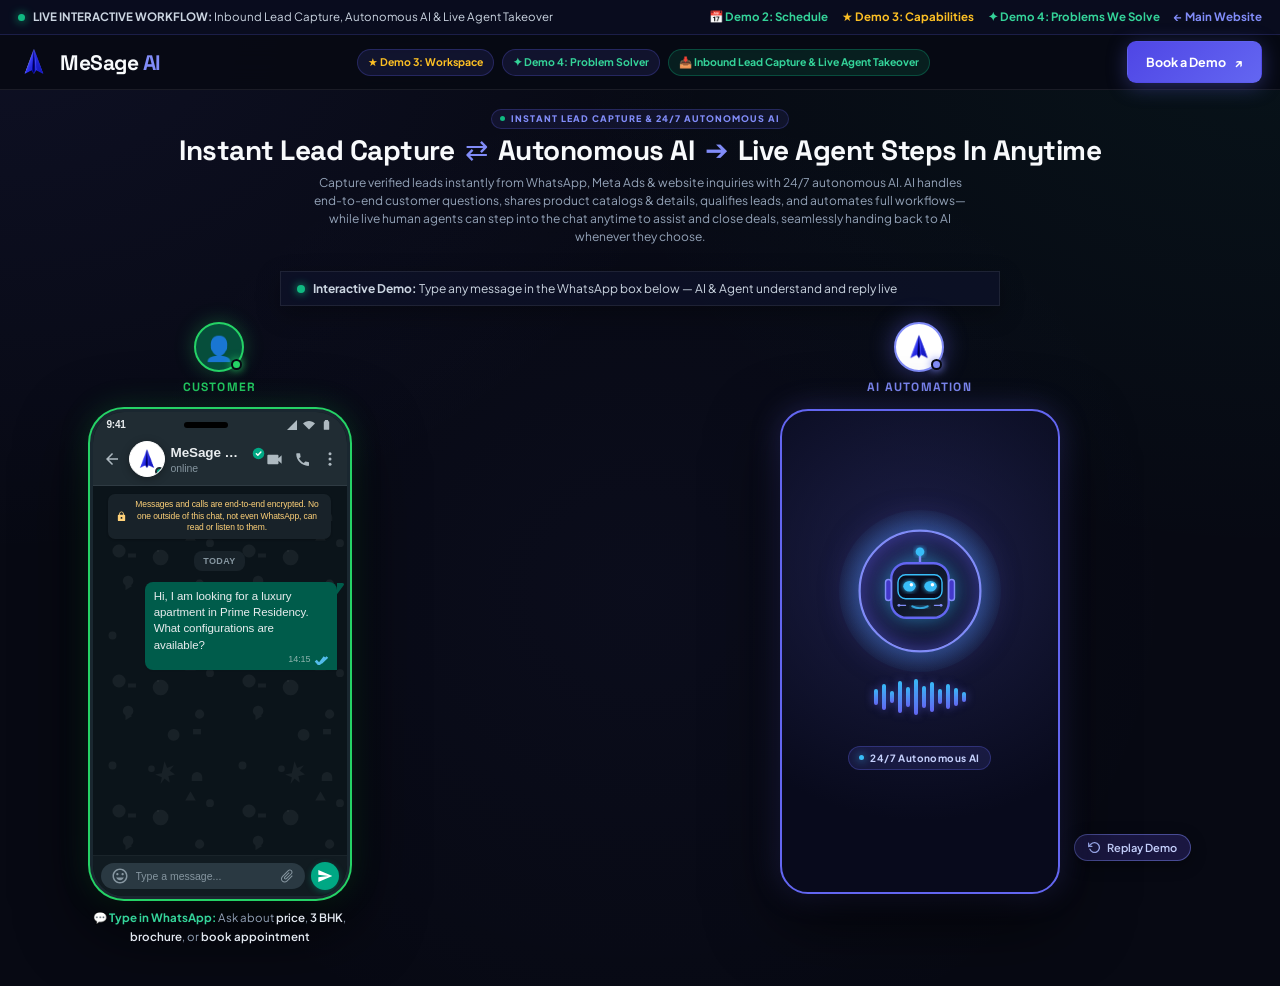
==== commit 88c465b4: "Update AI panel with MeSage indigo plane logo, remove mouth frequency bars, single project details m" ====
--- a/demo1.html
+++ b/demo1.html
@@ -9,7 +9,7 @@
   <link rel="preconnect" href="https://fonts.googleapis.com">
   <link rel="preconnect" href="https://fonts.gstatic.com" crossorigin>
   <link href="https://fonts.googleapis.com/css2?family=Plus+Jakarta+Sans:wght@400;500;600;700;800&family=Space+Grotesk:wght@600;700;800&display=swap" rel="stylesheet">
-  <link rel="stylesheet" href="demo1.css?v=20261025_02">
+  <link rel="stylesheet" href="demo1.css?v=20261025_03">
 </head>
 <body>
 
@@ -367,14 +367,8 @@
         <!-- 3. RIGHT: Autonomous AI Robot Face & Soundwave Equalizer (No bubbles, authentic robot face!) -->
         <div class="col-stage col-ai-bot" id="colAiBot">
           <div class="panel-top-header ai-hdr">
-            <div class="avatar-face-ring ai-ring">
-              <svg viewBox="0 0 24 24" width="26" height="26" fill="none" stroke="#818cf8" stroke-width="1.8" stroke-linecap="round" stroke-linejoin="round" class="header-robot-icon">
-                <rect x="3" y="11" width="18" height="10" rx="3"></rect>
-                <circle cx="12" cy="5" r="2"></circle>
-                <path d="M12 7v4"></path>
-                <line x1="8" y1="16" x2="8.01" y2="16" stroke-width="3"></line>
-                <line x1="16" y1="16" x2="16.01" y2="16" stroke-width="3"></line>
-              </svg>
+            <div class="avatar-face-ring ai-ring" title="MeSage AI Autonomous Engine">
+              <img src="assets/plane-logo.png" alt="MeSage AI" class="header-plane-logo">
               <span class="live-status-dot indigo-dot"></span>
             </div>
             <span class="panel-title-text">AI AUTOMATION</span>
@@ -426,13 +420,8 @@
                   <circle cx="72" cy="65" r="1.5" fill="#818cf8" />
                   <line x1="65" y1="65" x2="72" y2="65" stroke="#818cf8" stroke-width="1.2" stroke-linecap="round" />
 
-                  <!-- Glowing Voice Synthesizer / Mouth Equalizer -->
-                  <g class="robot-mouth-bars">
-                    <rect x="41" y="64" width="3" height="4" rx="1.5" fill="#38bdf8" class="mouth-bar mb1" />
-                    <rect x="46" y="62" width="3" height="8" rx="1.5" fill="#818cf8" class="mouth-bar mb2" />
-                    <rect x="51" y="61" width="3" height="10" rx="1.5" fill="#38bdf8" class="mouth-bar mb3" />
-                    <rect x="56" y="64" width="3" height="4" rx="1.5" fill="#818cf8" class="mouth-bar mb4" />
-                  </g>
+                  <!-- Robot Mouth (Clean smile, frequency bars removed) -->
+                  <path d="M 42 66 Q 50 70 58 66" stroke="#38bdf8" stroke-width="2.2" stroke-linecap="round" fill="none" opacity="0.85" filter="url(#robotGlow)" />
                 </svg>
               </div>
             </div>
@@ -477,6 +466,6 @@
 
   </main>
 
-  <script src="demo1.js?v=20261025_02"></script>
+  <script src="demo1.js?v=20261025_03"></script>
 </body>
 </html>
--- a/demo1.css
+++ b/demo1.css
@@ -221,8 +221,15 @@
 }
 .avatar-face-ring.ai-ring {
   border: 2px solid #818cf8;
-  box-shadow: 0 0 25px rgba(99, 102, 241, 0.4);
-  background: #1e1b4b;
+  box-shadow: 0 0 25px rgba(99, 102, 241, 0.45);
+  background: #ffffff;
+  padding: 8px;
+}
+.header-plane-logo {
+  width: 100%;
+  height: 100%;
+  object-fit: contain;
+  display: block;
 }
 
 .real-face-img {
@@ -1528,20 +1535,7 @@
   0%, 88%, 100% { transform: scaleY(1); }
   94% { transform: scaleY(0.12); } /* natural blink */
 }
-.mouth-bar {
-  animation: mouthVibrate 1s infinite alternate ease-in-out;
-  transform-origin: bottom;
-}
-.mouth-bar.mb1 { animation-delay: 0.1s; }
-.mouth-bar.mb2 { animation-delay: 0.3s; }
-.mouth-bar.mb3 { animation-delay: 0.2s; }
-.mouth-bar.mb4 { animation-delay: 0.4s; }
-@keyframes mouthVibrate {
-  0% { transform: scaleY(0.5); opacity: 0.6; }
-  100% { transform: scaleY(1.3); opacity: 1; }
-}
-
-.header-robot-icon {
+.header-plane-logo-glow {
   filter: drop-shadow(0 0 6px rgba(129, 140, 248, 0.7));
 }
 
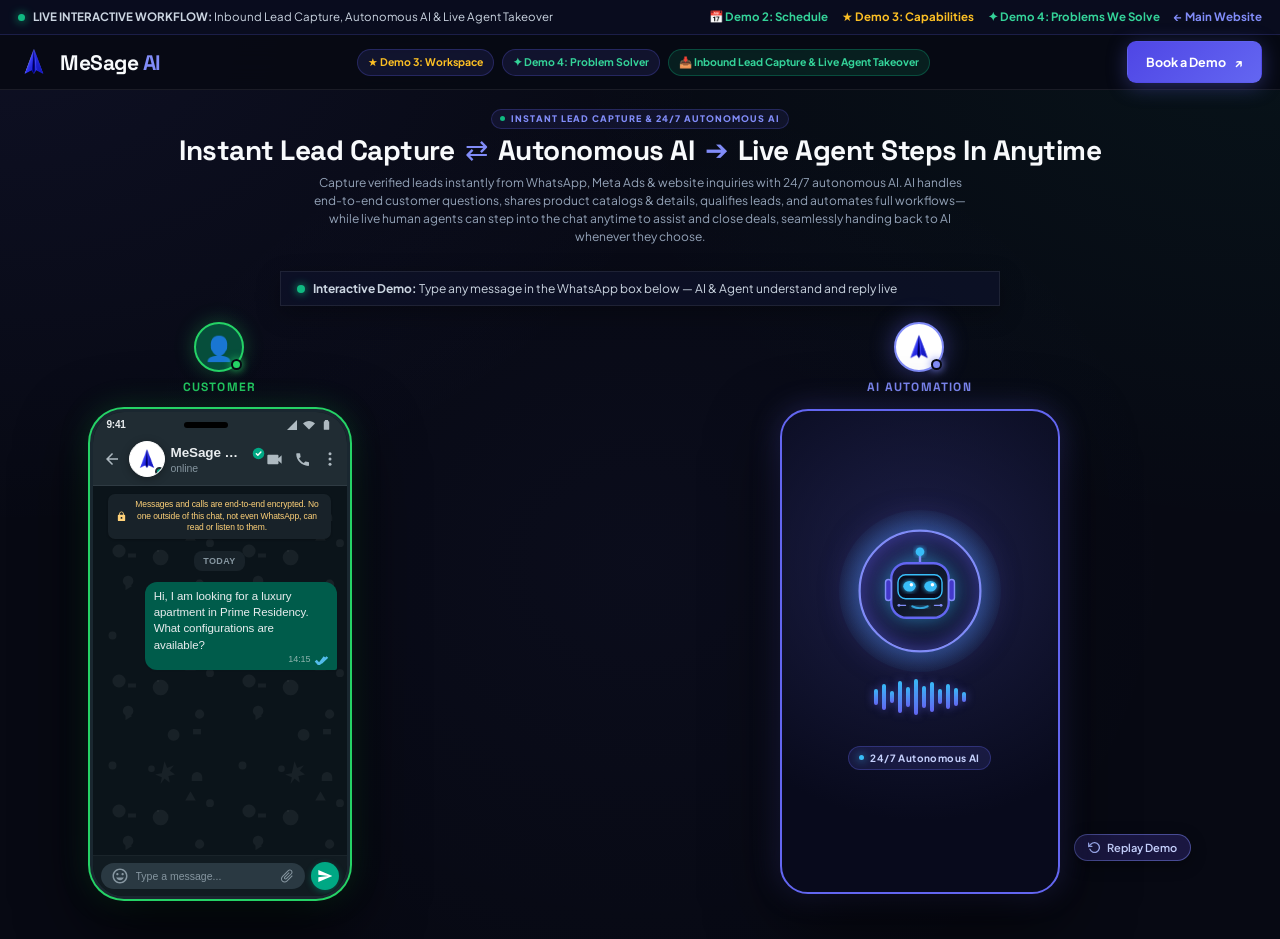
==== commit 5097bc7c: "Fix customer message cards with clean rounded corners removing corrupted top-right tail and remove s" ====
--- a/demo1.html
+++ b/demo1.html
@@ -9,7 +9,7 @@
   <link rel="preconnect" href="https://fonts.googleapis.com">
   <link rel="preconnect" href="https://fonts.gstatic.com" crossorigin>
   <link href="https://fonts.googleapis.com/css2?family=Plus+Jakarta+Sans:wght@400;500;600;700;800&family=Space+Grotesk:wght@600;700;800&display=swap" rel="stylesheet">
-  <link rel="stylesheet" href="demo1.css?v=20261025_03">
+  <link rel="stylesheet" href="demo1.css?v=20261025_04">
 </head>
 <body>
 
@@ -208,10 +208,6 @@
                 <svg viewBox="0 0 24 24" width="16" height="16" fill="#ffffff" id="waSendSvg"><path d="M2.01 21L23 12 2.01 3 2 10l15 2-15 2z"/></svg>
               </button>
             </form>
-          </div>
-          <!-- Type hint under phone -->
-          <div class="phone-type-hint">
-            💬 <span>Type in WhatsApp:</span> Ask about <em>price</em>, <em>3 BHK</em>, <em>brochure</em>, or <em>book appointment</em>
           </div>
         </div>
 
@@ -466,6 +462,6 @@
 
   </main>
 
-  <script src="demo1.js?v=20261025_03"></script>
+  <script src="demo1.js?v=20261025_04"></script>
 </body>
 </html>
--- a/demo1.css
+++ b/demo1.css
@@ -549,48 +549,24 @@
   color: #ffffff;
 }
 
-/* 1. Customer User Message: EXPLICITLY ON THE RIGHT (SENT SIDE - #005c4b) */
+/* 1. Customer User Message: EXPLICITLY ON THE RIGHT (SENT SIDE - #005c4b, Clean Crisp Corners - No Corrupted Tails) */
 .wa-bubble.customer-bubble {
   background: #005c4b;
   color: #e9edef;
-  border-radius: 8px 8px 0px 8px;
+  border-radius: 12px 12px 2px 12px;
   max-width: 82%;
   padding: 6px 9px 5px 9px;
   margin-left: auto;
-}
-/* Authentic WhatsApp Outgoing Tail on Top-Right */
-.wa-bubble.customer-bubble::after {
-  content: '';
-  position: absolute;
-  top: 0;
-  right: -8px;
-  width: 8px;
-  height: 13px;
-  background-image: url("data:image/svg+xml,%3Csvg xmlns='http://www.w3.org/2000/svg' viewBox='0 0 8 13' width='8' height='13'%3E%3Cpath fill='%23005c4b' d='M5.188 1H0v11.193l6.467-8.625C7.526 2.412 6.958 1 5.188 1z'/%3E%3C/svg%3E");
-  background-repeat: no-repeat;
-  background-size: 8px 13px;
 }
 
 /* 2. Bot Message: EXPLICITLY ON THE LEFT (RECEIVED SIDE - #202c33) */
 .wa-bubble.bot-bubble {
   background: #202c33;
   color: #e9edef;
-  border-radius: 0px 8px 8px 8px;
+  border-radius: 2px 12px 12px 12px;
   max-width: 86%;
   padding: 6px 9px 5px 9px;
   margin-right: auto;
-}
-/* Authentic WhatsApp Incoming Tail on Top-Left */
-.wa-bubble.bot-bubble::after {
-  content: '';
-  position: absolute;
-  top: 0;
-  left: -8px;
-  width: 8px;
-  height: 13px;
-  background-image: url("data:image/svg+xml,%3Csvg xmlns='http://www.w3.org/2000/svg' viewBox='0 0 8 13' width='8' height='13'%3E%3Cpath fill='%23202c33' d='M2.812 1H8v11.193L1.533 3.568C.474 2.412 1.042 1 2.812 1z'/%3E%3C/svg%3E");
-  background-repeat: no-repeat;
-  background-size: 8px 13px;
 }
 
 /* 3. Live Agent Override Message (#202c33 + #34d399 Accent Border) */
@@ -618,22 +594,11 @@
 .wa-bubble.agent-bubble {
   background: #202c33;
   color: #e9edef;
-  border-radius: 0px 8px 8px 8px;
+  border-radius: 2px 12px 12px 12px;
   border-left: 3px solid #34d399;
   max-width: 86%;
   padding: 6px 9px 5px 9px;
   margin-right: auto;
-}
-.wa-bubble.agent-bubble::after {
-  content: '';
-  position: absolute;
-  top: 0;
-  left: -8px;
-  width: 8px;
-  height: 13px;
-  background-image: url("data:image/svg+xml,%3Csvg xmlns='http://www.w3.org/2000/svg' viewBox='0 0 8 13' width='8' height='13'%3E%3Cpath fill='%23202c33' d='M2.812 1H8v11.193L1.533 3.568C.474 2.412 1.042 1 2.812 1z'/%3E%3C/svg%3E");
-  background-repeat: no-repeat;
-  background-size: 8px 13px;
 }
 
 /* Timestamp & Blue Double Checkmarks */
@@ -881,21 +846,6 @@
   background: rgba(99, 102, 241, 0.35);
   color: #ffffff;
   transform: translateY(-1px);
-}
-.phone-type-hint {
-  text-align: center;
-  font-size: 11.5px;
-  color: #94a3b8;
-  margin-top: 10px;
-}
-.phone-type-hint span {
-  color: var(--green-light);
-  font-weight: 700;
-}
-.phone-type-hint em {
-  color: #e2e8f0;
-  font-style: normal;
-  font-weight: 600;
 }
 
 /* ==========================================================================
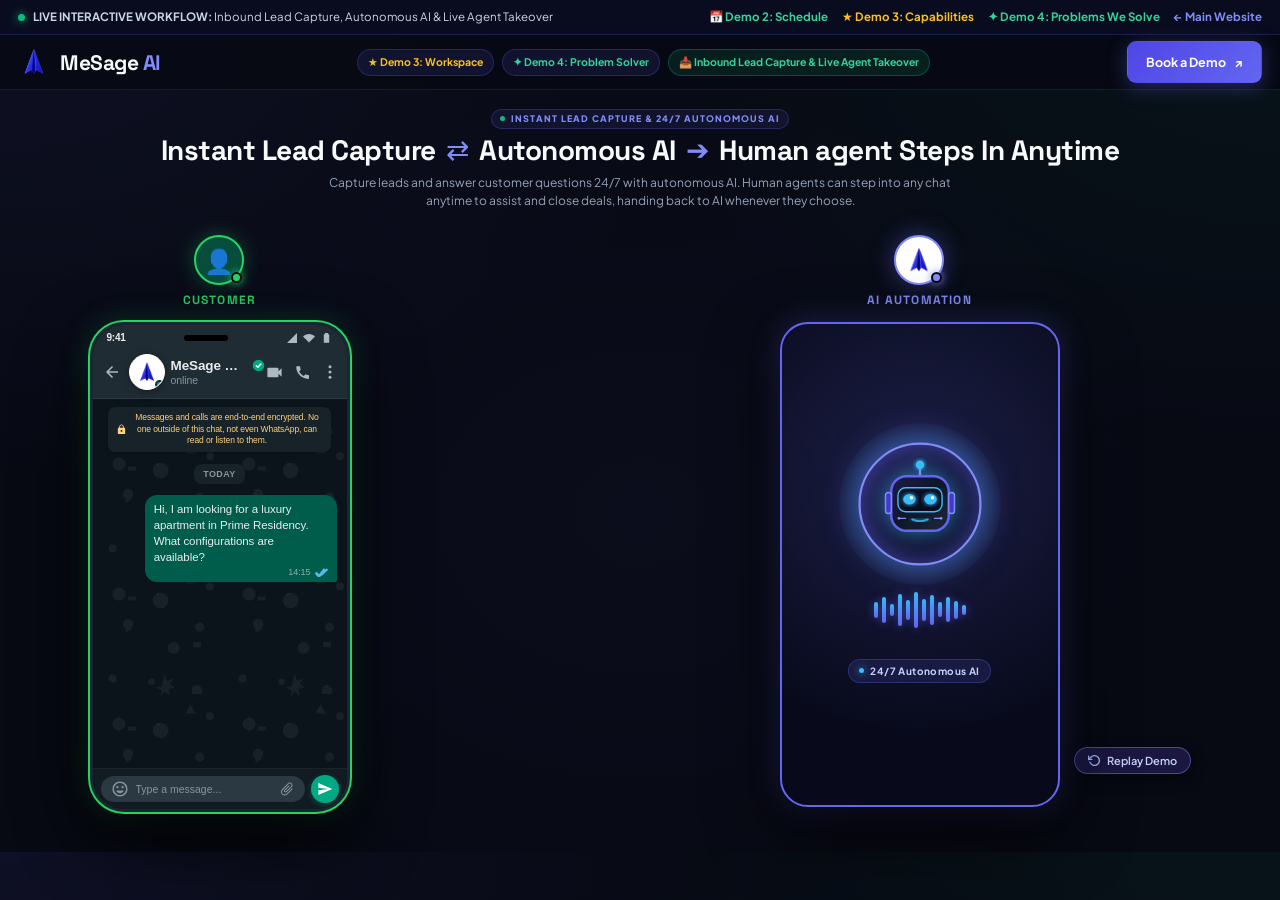
==== commit 027df55a: "Update headline to Human agent, simplify intro subtitle, and remove interactive demo bar" ====
--- a/demo1.html
+++ b/demo1.html
@@ -9,7 +9,7 @@
   <link rel="preconnect" href="https://fonts.googleapis.com">
   <link rel="preconnect" href="https://fonts.gstatic.com" crossorigin>
   <link href="https://fonts.googleapis.com/css2?family=Plus+Jakarta+Sans:wght@400;500;600;700;800&family=Space+Grotesk:wght@600;700;800&display=swap" rel="stylesheet">
-  <link rel="stylesheet" href="demo1.css?v=20261025_04">
+  <link rel="stylesheet" href="demo1.css?v=20261025_06">
 </head>
 <body>
 
@@ -53,21 +53,14 @@
         <span class="eyebrow-dot"></span>
         <span>INSTANT LEAD CAPTURE &amp; 24/7 AUTONOMOUS AI</span>
       </div>
-      <h1>Instant Lead Capture <span class="flow-arrow-text">⇄</span> Autonomous AI <span class="flow-arrow-text">➔</span> Live Agent Steps In Anytime</h1>
+      <h1>Instant Lead Capture <span class="flow-arrow-text">⇄</span> Autonomous AI <span class="flow-arrow-text">➔</span> Human agent Steps In Anytime</h1>
       <p class="intro-sub">
-        Capture verified leads instantly from WhatsApp, Meta Ads &amp; website inquiries with 24/7 autonomous AI. AI handles end-to-end customer questions, shares product catalogs &amp; details, qualifies leads, and automates full workflows—while live human agents can step into the chat anytime to assist and close deals, seamlessly handing back to AI whenever they choose.
+        Capture leads and answer customer questions 24/7 with autonomous AI. Human agents can step into any chat anytime to assist and close deals, handing back to AI whenever they choose.
       </p>
     </section>
 
     <!-- ===== DYNAMIC WORKFLOW STAGE ===== -->
     <section class="stage-section container">
-      <!-- Stage Interactive Controls Bar -->
-      <div class="stage-controls-bar">
-        <div class="stage-status-indicator">
-          <span class="live-dot-pulse"></span>
-          <span><strong>Interactive Demo:</strong> Type any message in the WhatsApp box below — AI &amp; Agent understand and reply live</span>
-        </div>
-      </div>
 
       <div class="stage-dynamic-container" id="stageDynamicContainer">
 
@@ -462,6 +455,6 @@
 
   </main>
 
-  <script src="demo1.js?v=20261025_04"></script>
+  <script src="demo1.js?v=20261025_06"></script>
 </body>
 </html>
--- a/demo1.css
+++ b/demo1.css
@@ -559,43 +559,11 @@
   margin-left: auto;
 }
 
-/* 2. Bot Message: EXPLICITLY ON THE LEFT (RECEIVED SIDE - #202c33) */
+/* 2. Bot & Inbound Message: EXPLICITLY ON THE LEFT (RECEIVED SIDE - #202c33) */
 .wa-bubble.bot-bubble {
   background: #202c33;
   color: #e9edef;
   border-radius: 2px 12px 12px 12px;
-  max-width: 86%;
-  padding: 6px 9px 5px 9px;
-  margin-right: auto;
-}
-
-/* 3. Live Agent Override Message (#202c33 + #34d399 Accent Border) */
-.wa-agent-sender-tag {
-  display: inline-flex;
-  align-items: center;
-  gap: 4px;
-  font-size: 9.5px;
-  font-weight: 700;
-  color: #34d399;
-  margin-bottom: 2px;
-  padding-left: 4px;
-}
-.agent-avatar-mini {
-  width: 13px;
-  height: 13px;
-  border-radius: 50%;
-  background: #34d399;
-  color: #0b141a;
-  font-size: 7.5px;
-  font-weight: 800;
-  display: inline-grid;
-  place-items: center;
-}
-.wa-bubble.agent-bubble {
-  background: #202c33;
-  color: #e9edef;
-  border-radius: 2px 12px 12px 12px;
-  border-left: 3px solid #34d399;
   max-width: 86%;
   padding: 6px 9px 5px 9px;
   margin-right: auto;
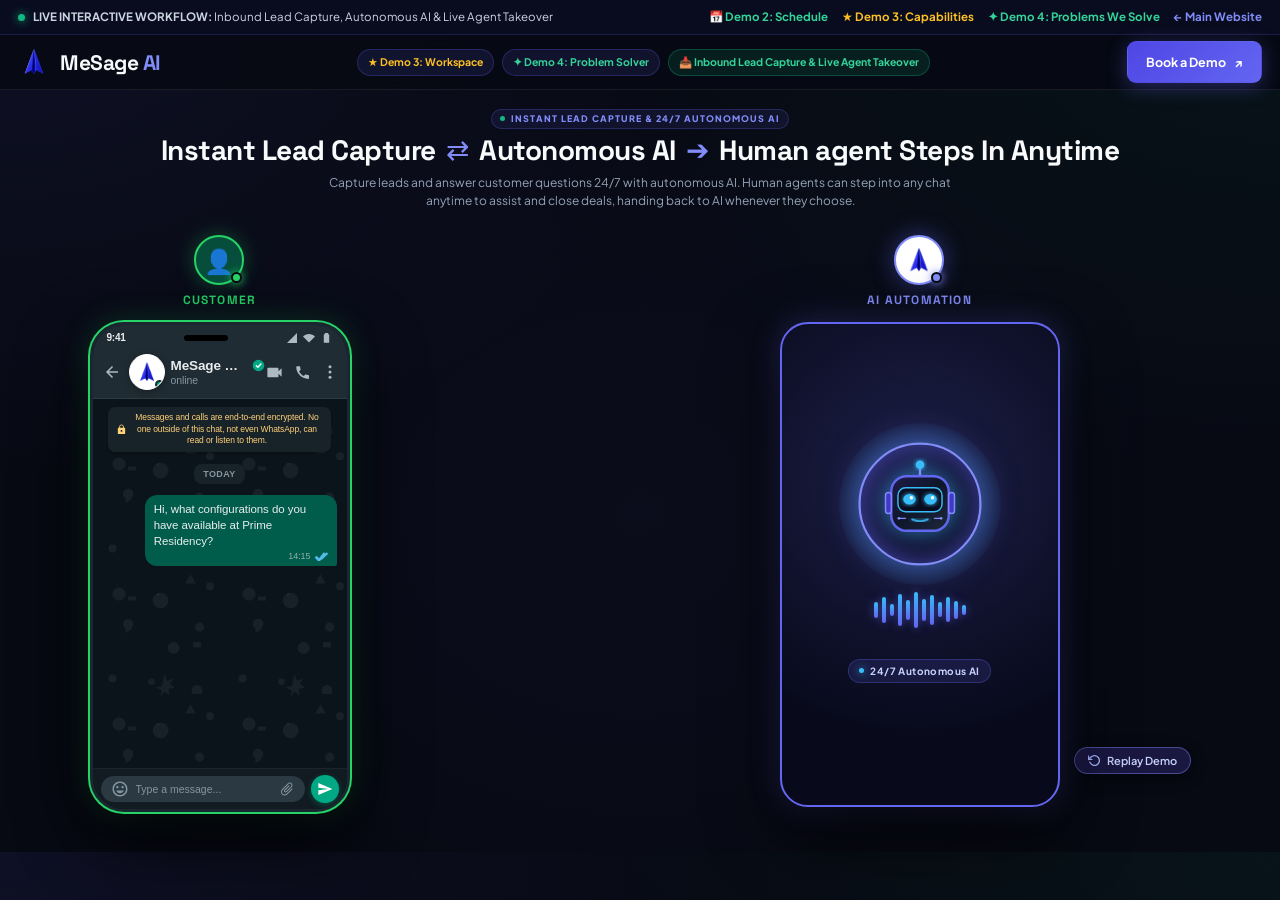
==== commit 3843d942: "Streamline conversation to sound natural and human-to-human without VIP fluff or corporate marketing" ====
--- a/demo1.html
+++ b/demo1.html
@@ -9,7 +9,7 @@
   <link rel="preconnect" href="https://fonts.googleapis.com">
   <link rel="preconnect" href="https://fonts.gstatic.com" crossorigin>
   <link href="https://fonts.googleapis.com/css2?family=Plus+Jakarta+Sans:wght@400;500;600;700;800&family=Space+Grotesk:wght@600;700;800&display=swap" rel="stylesheet">
-  <link rel="stylesheet" href="demo1.css?v=20261025_06">
+  <link rel="stylesheet" href="demo1.css?v=20261025_07">
 </head>
 <body>
 
@@ -455,6 +455,6 @@
 
   </main>
 
-  <script src="demo1.js?v=20261025_06"></script>
+  <script src="demo1.js?v=20261025_07"></script>
 </body>
 </html>
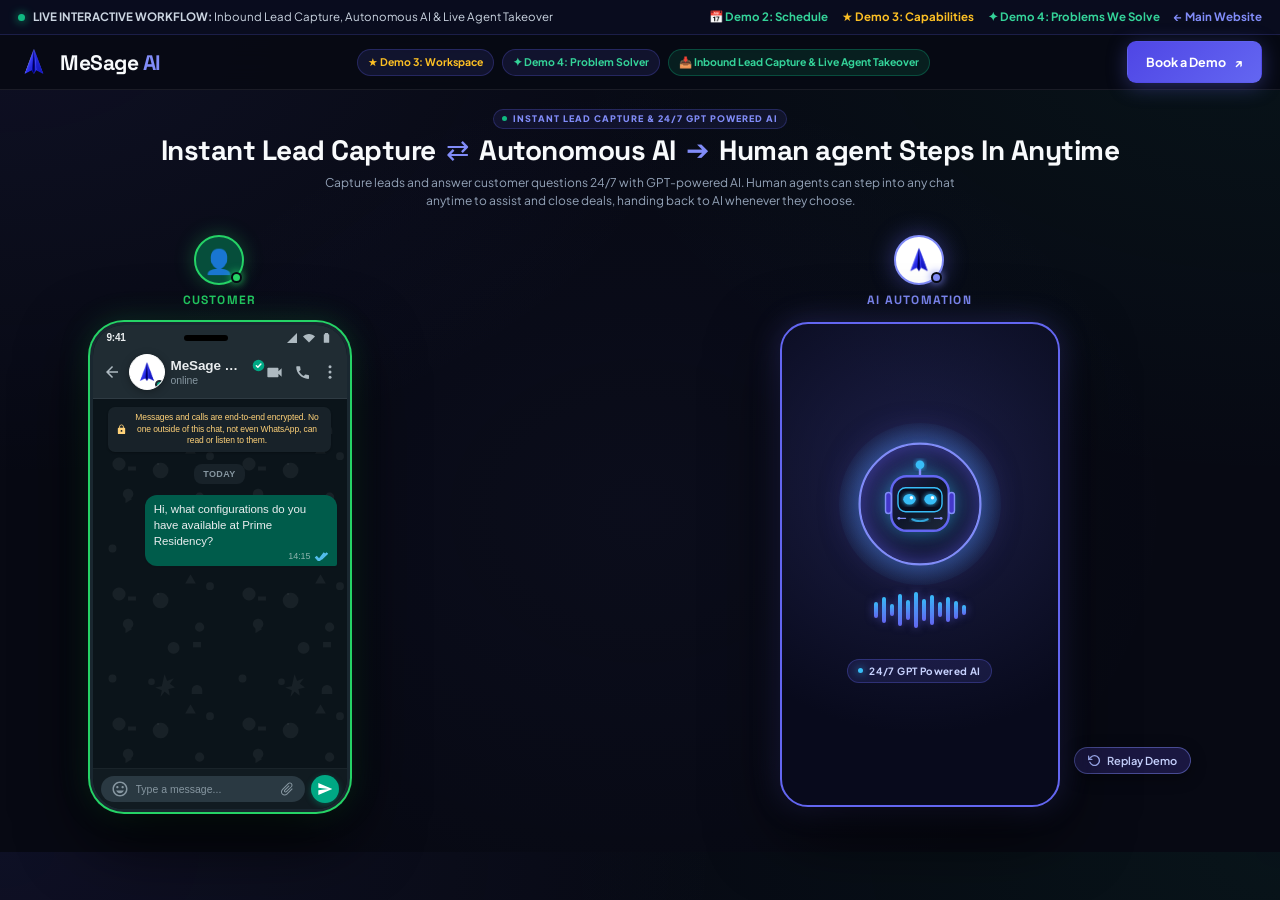
==== commit 42fcc49c: "Update '24/7 Autonomous AI' to '24/7 GPT Powered AI'" ====
--- a/demo1.html
+++ b/demo1.html
@@ -9,7 +9,7 @@
   <link rel="preconnect" href="https://fonts.googleapis.com">
   <link rel="preconnect" href="https://fonts.gstatic.com" crossorigin>
   <link href="https://fonts.googleapis.com/css2?family=Plus+Jakarta+Sans:wght@400;500;600;700;800&family=Space+Grotesk:wght@600;700;800&display=swap" rel="stylesheet">
-  <link rel="stylesheet" href="demo1.css?v=20261025_07">
+  <link rel="stylesheet" href="demo1.css?v=20261025_08">
 </head>
 <body>
 
@@ -51,11 +51,11 @@
     <section class="demo-intro container">
       <div class="intro-eyebrow">
         <span class="eyebrow-dot"></span>
-        <span>INSTANT LEAD CAPTURE &amp; 24/7 AUTONOMOUS AI</span>
+        <span>INSTANT LEAD CAPTURE &amp; 24/7 GPT POWERED AI</span>
       </div>
       <h1>Instant Lead Capture <span class="flow-arrow-text">⇄</span> Autonomous AI <span class="flow-arrow-text">➔</span> Human agent Steps In Anytime</h1>
       <p class="intro-sub">
-        Capture leads and answer customer questions 24/7 with autonomous AI. Human agents can step into any chat anytime to assist and close deals, handing back to AI whenever they choose.
+        Capture leads and answer customer questions 24/7 with GPT-powered AI. Human agents can step into any chat anytime to assist and close deals, handing back to AI whenever they choose.
       </p>
     </section>
 
@@ -434,7 +434,7 @@
             <!-- Status Tag -->
             <div class="robot-engine-badge">
               <span class="engine-pulse-dot"></span>
-              <span>24/7 Autonomous AI</span>
+              <span>24/7 GPT Powered AI</span>
             </div>
           </div>
         </div>
@@ -455,6 +455,6 @@
 
   </main>
 
-  <script src="demo1.js?v=20261025_07"></script>
+  <script src="demo1.js?v=20261025_08"></script>
 </body>
 </html>
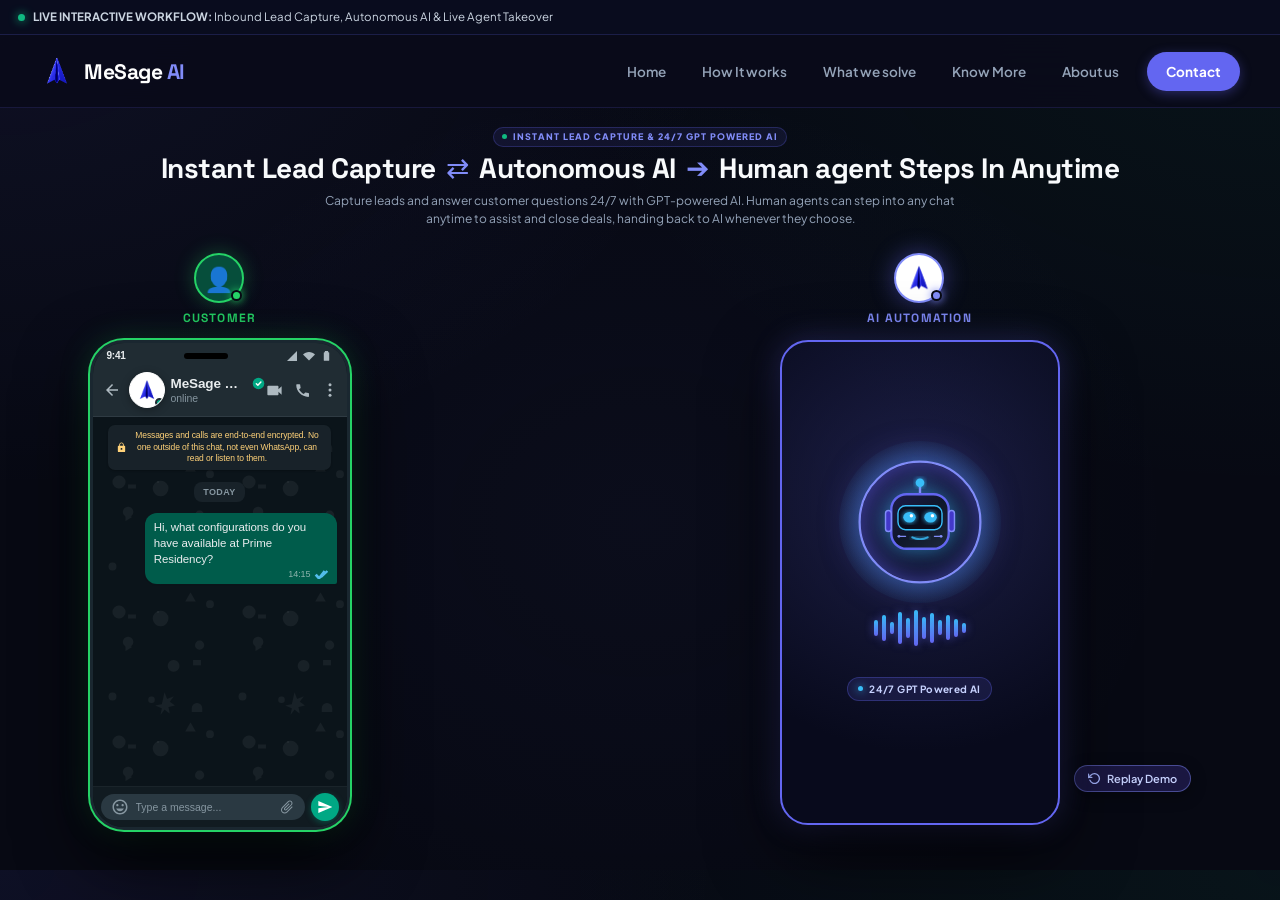
==== commit 91b79943: "Auto update: restore GPT-powered demo1 stage and update How It works" ====
--- a/demo1.html
+++ b/demo1.html
@@ -6,10 +6,12 @@
   <meta name="theme-color" content="#070913">
   <meta name="description" content="MeSage AI — Real-time WhatsApp Automation: Autonomous AI Bot & Seamless Live Agent Transfer Anytime.">
   <title>Live Demo — MeSage AI WhatsApp Bot &amp; Live Agent Transfer</title>
+  <link rel="icon" href="assets/logoimg.png" type="image/png">
   <link rel="preconnect" href="https://fonts.googleapis.com">
   <link rel="preconnect" href="https://fonts.gstatic.com" crossorigin>
   <link href="https://fonts.googleapis.com/css2?family=Plus+Jakarta+Sans:wght@400;500;600;700;800&family=Space+Grotesk:wght@600;700;800&display=swap" rel="stylesheet">
-  <link rel="stylesheet" href="demo1.css?v=20261025_08">
+  <link rel="stylesheet" href="demo1.css">
+  <link rel="stylesheet" href="header.css">
 </head>
 <body>
 
@@ -20,29 +22,26 @@
         <span class="live-beacon"></span>
         <span><strong>LIVE INTERACTIVE WORKFLOW:</strong> Inbound Lead Capture, Autonomous AI &amp; Live Agent Takeover</span>
       </div>
-      <div class="topbar-right">
-        <a href="demo2.html" class="topbar-link">📅 Demo 2: Schedule</a>
-        <a href="demo3.html" class="topbar-link" style="color:#fbbf24">★ Demo 3: Capabilities</a>
-        <a href="demo4.html" class="topbar-link" style="color:#34d399">✦ Demo 4: Problems We Solve</a>
-        <a href="index.html" class="back-link">← Main Website</a>
-      </div>
     </div>
   </aside>
 
   <!-- Navbar -->
-  <header class="demo-header">
-    <div class="container header-inner">
-      <a href="index.html" class="brand">
-        <img src="assets/logoimg.png" alt="MeSage AI" class="brand-logo" onerror="this.style.display='none'">
+  <header class="nav-wrap">
+    <nav class="nav container">
+      <a class="brand" href="home.html" aria-label="MeSage AI home">
+        <img src="assets/logoimg.png" alt="MeSage AI logo" class="brand-logo" onerror="this.src='assets/logogif.gif'">
         <span>MeSage<span class="brand-ai"> AI</span></span>
       </a>
-      <div class="header-badges">
-        <a href="demo3.html" class="hbadge" style="color:#fbbf24;text-decoration:none">★ Demo 3: Workspace</a>
-        <a href="demo4.html" class="hbadge" style="color:#34d399;text-decoration:none">✦ Demo 4: Problem Solver</a>
-        <span class="hbadge green">📥 Inbound Lead Capture &amp; Live Agent Takeover</span>
+      <button class="menu-toggle" aria-label="Toggle navigation" aria-expanded="false">☰</button>
+      <div class="nav-links">
+        <a href="home.html">Home</a>
+        <a href="how-it-works.html">How It works</a>
+        <a href="demo4.html">What we solve</a>
+        <a href="demo3.html">Know More</a>
+        <a href="about.html">About us</a>
+        <a href="demo2.html" class="nav-contact-btn">Contact</a>
       </div>
-      <a href="demo2.html" class="btn btn-primary">Book a Demo <span>↗</span></a>
-    </div>
+    </nav>
   </header>
 
   <main class="demo-main">
@@ -455,6 +454,7 @@
 
   </main>
 
-  <script src="demo1.js?v=20261025_08"></script>
+  <script src="header.js"></script>
+  <script src="demo1.js"></script>
 </body>
 </html>
--- a/header.css
+++ b/header.css
@@ -0,0 +1,190 @@
+/* ==========================================================================
+   UNIFIED HEADER & NAVIGATION STYLES FOR MESAGE AI
+   Home | How It works | What we solve | Know More | About us | Contact
+   ========================================================================== */
+
+.nav-wrap {
+  position: sticky;
+  top: 0;
+  z-index: 1000;
+  background: rgba(10, 11, 26, 0.94);
+  backdrop-filter: blur(18px);
+  -webkit-backdrop-filter: blur(18px);
+  border-bottom: 1px solid rgba(99, 102, 241, 0.16);
+  width: 100%;
+}
+
+.nav-wrap .container {
+  width: min(1200px, calc(100% - 40px));
+  margin-left: auto;
+  margin-right: auto;
+  padding: 0;
+}
+
+.nav {
+  height: 72px;
+  display: flex;
+  align-items: center;
+  justify-content: space-between;
+  gap: 20px;
+}
+
+.brand {
+  display: flex;
+  align-items: center;
+  gap: 10px;
+  font-family: 'Space Grotesk', -apple-system, BlinkMacSystemFont, sans-serif;
+  font-weight: 700;
+  font-size: 21px;
+  letter-spacing: -0.5px;
+  text-decoration: none;
+  color: #ffffff;
+  flex-shrink: 0;
+}
+
+.brand img, .brand-logo, .logo-gif {
+  width: 34px;
+  height: 34px;
+  object-fit: contain;
+  border-radius: 8px;
+}
+
+.brand-ai {
+  color: #818cf8;
+}
+
+.nav-links {
+  display: flex;
+  align-items: center;
+  gap: 8px;
+  list-style: none;
+  margin: 0;
+  padding: 0;
+}
+
+.nav-links a {
+  display: inline-flex;
+  align-items: center;
+  color: #94a3b8;
+  font-size: 13.5px;
+  font-weight: 600;
+  text-decoration: none;
+  padding: 8px 14px;
+  border-radius: 8px;
+  transition: all 0.2s ease;
+  white-space: nowrap;
+}
+
+.nav-links a:hover {
+  color: #ffffff;
+  background: rgba(255, 255, 255, 0.06);
+}
+
+.nav-links a.active {
+  color: #ffffff;
+  background: rgba(99, 102, 241, 0.18);
+  border: 1px solid rgba(99, 102, 241, 0.35);
+  font-weight: 700;
+}
+
+.nav-links a.nav-contact-btn {
+  background: #6366f1;
+  color: #ffffff !important;
+  font-weight: 700;
+  padding: 8px 18px;
+  border-radius: 20px;
+  border: 1px solid transparent;
+  box-shadow: 0 3px 12px rgba(99, 102, 241, 0.35);
+  margin-left: 6px;
+}
+
+.nav-links a.nav-contact-btn:hover {
+  background: #4f46e5;
+  transform: translateY(-1px);
+  box-shadow: 0 5px 16px rgba(99, 102, 241, 0.45);
+}
+
+.nav-links a.nav-contact-btn.active {
+  background: #4f46e5;
+  border-color: #818cf8;
+}
+
+.menu-toggle {
+  display: none;
+  background: transparent;
+  border: 1px solid rgba(255, 255, 255, 0.15);
+  border-radius: 8px;
+  color: #ffffff;
+  font-size: 20px;
+  padding: 6px 12px;
+  cursor: pointer;
+  line-height: 1;
+  transition: all 0.2s ease;
+}
+
+.menu-toggle:hover {
+  background: rgba(255, 255, 255, 0.08);
+  border-color: rgba(255, 255, 255, 0.25);
+}
+
+/* Perspective sub-bar used on customer/business experience pages */
+.ce-perspective-bar {
+  background: rgba(15, 17, 48, 0.65);
+  border-bottom: 1px solid rgba(99, 102, 241, 0.12);
+  padding: 10px 0;
+}
+
+.ce-perspective-inner {
+  display: flex;
+  align-items: center;
+  justify-content: center;
+  gap: 16px;
+  flex-wrap: wrap;
+}
+
+.ce-perspective-label {
+  font-size: 12.5px;
+  text-transform: uppercase;
+  letter-spacing: 0.8px;
+  color: #64748b;
+  font-weight: 700;
+}
+
+/* Mobile responsive menu */
+@media (max-width: 900px) {
+  .menu-toggle {
+    display: block;
+    margin-left: auto;
+  }
+
+  .nav-links {
+    display: none;
+    position: absolute;
+    top: 72px;
+    left: 0;
+    right: 0;
+    background: #090a1a;
+    border-bottom: 1px solid rgba(99, 102, 241, 0.2);
+    padding: 18px 24px;
+    flex-direction: column;
+    align-items: stretch;
+    gap: 10px;
+    box-shadow: 0 16px 32px rgba(0, 0, 0, 0.6);
+  }
+
+  .nav-links.open {
+    display: flex;
+  }
+
+  .nav-links a {
+    padding: 10px 14px;
+    font-size: 14.5px;
+  }
+
+  .nav-links a.nav-contact-btn {
+    text-align: center;
+    justify-content: center;
+    margin-left: 0;
+    margin-top: 6px;
+  }
+}
